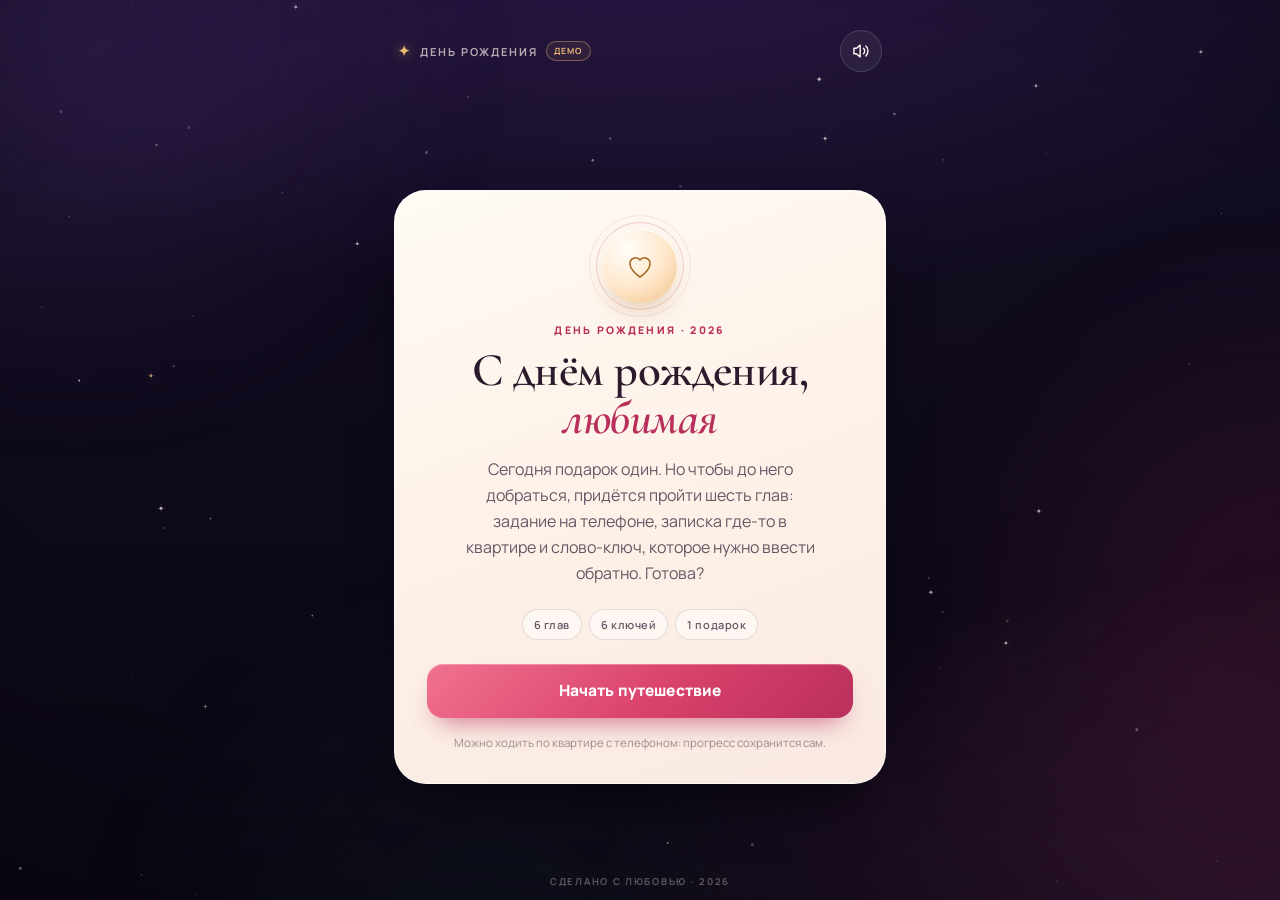
==== index.html @ 8df7fbe6 "Шесть новых игр, компактный режим и документы под шесть глав" ====
<!DOCTYPE html>
<html lang="ru">
<head>
    <meta charset="UTF-8">
    <meta name="viewport" content="width=device-width, initial-scale=1, viewport-fit=cover">
    <meta name="theme-color" content="#100b1d">

    <title>Квест на день рождения · 2026</title>
    <meta name="description" content="Шесть глав, шесть записок и один подарок в конце. Маленькое путешествие по квартире.">
    <meta name="robots" content="noindex, nofollow">

    <meta property="og:type" content="website">
    <meta property="og:title" content="Квест на день рождения · 2026">
    <meta property="og:description" content="Шесть глав, шесть ключей и один подарок в конце.">

    <link rel="icon" href="data:image/svg+xml,%3Csvg xmlns='http://www.w3.org/2000/svg' viewBox='0 0 32 32'%3E%3Crect width='32' height='32' rx='9' fill='%23100b1d'/%3E%3Cpath d='M16 25s-8-4.9-8-10.3A4.4 4.4 0 0 1 16 11a4.4 4.4 0 0 1 8 3.7C24 20.1 16 25 16 25Z' fill='%23e9b872'/%3E%3C/svg%3E">

    <link rel="preconnect" href="https://fonts.googleapis.com">
    <link rel="preconnect" href="https://fonts.gstatic.com" crossorigin>
    <link href="https://fonts.googleapis.com/css2?family=Cormorant+Garamond:ital,wght@0,500;0,600;0,700;1,500;1,600&family=Manrope:wght@400;500;600;700;800&display=swap" rel="stylesheet">

    <link rel="stylesheet" href="css/theme.css">
    <link rel="stylesheet" href="css/app.css">
    <link rel="stylesheet" href="css/games.css">
</head>
<body data-view="intro">

    <canvas id="stars" aria-hidden="true"></canvas>
    <div class="aurora" aria-hidden="true">
        <span class="aurora__blob aurora__blob--1"></span>
        <span class="aurora__blob aurora__blob--2"></span>
        <span class="aurora__blob aurora__blob--3"></span>
    </div>
    <canvas id="fx" aria-hidden="true"></canvas>

    <div class="app">
        <header class="topbar">
            <div class="brand">
                <span class="brand__mark" aria-hidden="true">✦</span>
                <span class="brand__text">День рождения</span>
                <span class="demo-chip" id="demoChip" hidden>демо</span>
            </div>

            <button type="button" class="icon-btn" id="soundToggle"
                    aria-label="Выключить звук" aria-pressed="true" title="Звук">
                <svg viewBox="0 0 24 24" aria-hidden="true">
                    <path d="M11 5 6.5 8.7H3.5v6.6h3L11 19V5Z"/>
                    <path class="icon-btn__wave" d="M15 8.6a4.8 4.8 0 0 1 0 6.8M17.8 6a8.4 8.4 0 0 1 0 12"/>
                </svg>
            </button>
        </header>

        <div class="progress" id="progress" aria-hidden="true">
            <div class="progress__track"><div class="progress__fill" id="progressFill"></div></div>
            <div class="progress__dots" id="progressDots"></div>
        </div>

        <main class="screen" id="screen" aria-live="polite"></main>

        <p class="foot">Сделано с любовью · 2026</p>
    </div>

    <div class="toast" id="toast" role="status" aria-live="polite"></div>

    <noscript>
        <div class="noscript">Включите JavaScript, чтобы пройти квест.</div>
    </noscript>

    <script src="js/config.js"></script>
    <script src="js/utils.js"></script>
    <script src="js/audio.js"></script>
    <script src="js/effects.js"></script>
    <script src="js/games.js"></script>
    <script src="js/app.js"></script>
</body>
</html>
---- css/theme.css ----
/* ============================================================
   Тема 2026: ночное небо, тёплая бумага, розовое золото
   ============================================================ */

:root {
    /* Фон */
    --night-0: #0b0714;
    --night-1: #130d22;
    --night-2: #1d1230;
    --night-3: #2a1740;

    /* Светлая карточка */
    --cream: #fff8f1;
    --cream-2: #fbeadf;
    --ink: #2a1a2b;
    --ink-soft: #6b5566;

    /* Акценты */
    --rose: #e8567c;
    --rose-deep: #b92f5b;
    --gold: #e9b872;
    --gold-deep: #a06419;
    --mint: #8fd3c7;

    /* Типографика */
    --font-display: "Cormorant Garamond", "Times New Roman", Georgia, serif;
    --font-body: "Manrope", -apple-system, BlinkMacSystemFont, "Segoe UI", Roboto, Arial, sans-serif;

    /* Геометрия */
    --radius-card: 28px;
    --radius-control: 16px;

    --ease-out: cubic-bezier(.2, .8, .2, 1);
}

*,
*::before,
*::after {
    box-sizing: border-box;
}

html {
    height: 100%;
    -webkit-text-size-adjust: 100%;
}

body {
    margin: 0;
    min-height: 100vh;
    min-height: 100dvh;
    font-family: var(--font-body);
    color: var(--cream);
    background:
        radial-gradient(120% 80% at 50% -10%, #2a1747 0%, transparent 55%),
        radial-gradient(90% 60% at 100% 100%, #3a1a3a 0%, transparent 60%),
        linear-gradient(180deg, var(--night-1) 0%, var(--night-0) 100%);
    background-color: var(--night-0);
    overflow-x: hidden;
    -webkit-font-smoothing: antialiased;
    -moz-osx-font-smoothing: grayscale;
    text-rendering: optimizeLegibility;
}

body::after {
    content: "";
    position: fixed;
    inset: 0;
    z-index: 1;
    pointer-events: none;
    background: radial-gradient(120% 90% at 50% 40%, transparent 45%, rgba(5, 3, 10, 0.55) 100%);
}

button,
input,
textarea {
    font: inherit;
    color: inherit;
}

button {
    -webkit-tap-highlight-color: transparent;
}

img {
    max-width: 100%;
    height: auto;
    display: block;
}

h1, h2, h3, p {
    margin-top: 0;
}

[hidden] {
    display: none !important;
}

:focus-visible {
    outline: 2px solid var(--gold);
    outline-offset: 3px;
    border-radius: 6px;
}

::selection {
    background: rgba(232, 86, 124, 0.28);
}

/* ---------- Фон: звёзды и сияние ---------- */

#stars,
#fx {
    position: fixed;
    inset: 0;
    width: 100%;
    height: 100%;
    pointer-events: none;
}

#stars {
    z-index: 0;
    opacity: 0.85;
}

#fx {
    z-index: 30;
}

.aurora {
    position: fixed;
    inset: 0;
    z-index: 0;
    overflow: hidden;
    pointer-events: none;
    filter: saturate(0.9);
}

.aurora__blob {
    position: absolute;
    width: 60vmax;
    height: 60vmax;
    border-radius: 50%;
    filter: blur(70px);
    opacity: 0.4;
    will-change: transform;
}

.aurora__blob--1 {
    top: -28vmax;
    left: -24vmax;
    background: radial-gradient(circle, rgba(105, 62, 160, 0.75) 0%, transparent 68%);
    animation: drift1 26s ease-in-out infinite alternate;
}

.aurora__blob--2 {
    top: 26vh;
    right: -30vmax;
    background: radial-gradient(circle, rgba(185, 47, 91, 0.5) 0%, transparent 66%);
    animation: drift2 32s ease-in-out infinite alternate;
}

.aurora__blob--3 {
    bottom: -34vmax;
    left: 8vmax;
    background: radial-gradient(circle, rgba(52, 120, 118, 0.32) 0%, transparent 68%);
    animation: drift3 38s ease-in-out infinite alternate;
}

@keyframes drift1 {
    to { transform: translate3d(10vmax, 8vmax, 0) scale(1.12); }
}
@keyframes drift2 {
    to { transform: translate3d(-12vmax, -6vmax, 0) scale(1.08); }
}
@keyframes drift3 {
    to { transform: translate3d(6vmax, -10vmax, 0) scale(1.15); }
}

/* ---------- Служебное ---------- */

.sr-only {
    position: absolute !important;
    width: 1px !important;
    height: 1px !important;
    margin: -1px !important;
    padding: 0 !important;
    overflow: hidden !important;
    clip: rect(0, 0, 0, 0) !important;
    white-space: nowrap !important;
    border: 0 !important;
}

.noscript {
    position: fixed;
    inset: 0;
    z-index: 100;
    display: grid;
    place-items: center;
    padding: 24px;
    text-align: center;
    background: var(--night-0);
    font-size: 16px;
}

/* ---------- Доступность: меньше движения ---------- */

@media (prefers-reduced-motion: reduce) {
    *,
    *::before,
    *::after {
        animation-duration: 0.001ms !important;
        animation-iteration-count: 1 !important;
        transition-duration: 0.001ms !important;
        scroll-behavior: auto !important;
    }
}
---- css/app.css ----
/* ============================================================
   Интерфейс квеста
   ============================================================ */

.app {
    position: relative;
    z-index: 2;
    width: 100%;
    max-width: 480px;
    min-height: 100vh;
    min-height: 100dvh;
    margin: 0 auto;
    display: flex;
    flex-direction: column;
    padding:
        calc(env(safe-area-inset-top, 0px) + 14px)
        calc(env(safe-area-inset-right, 0px) + 14px)
        calc(env(safe-area-inset-bottom, 0px) + 10px)
        calc(env(safe-area-inset-left, 0px) + 14px);
}

/* ---------- Верхняя панель ---------- */

.topbar {
    display: flex;
    align-items: center;
    justify-content: space-between;
    gap: 12px;
    padding: 2px 4px 12px;
    flex: 0 0 auto;
}

.brand {
    display: flex;
    align-items: center;
    gap: 8px;
    min-width: 0;
    font-size: 11px;
    font-weight: 700;
    letter-spacing: 0.18em;
    text-transform: uppercase;
    color: rgba(255, 248, 241, 0.66);
}

.brand__mark {
    color: var(--gold);
    font-size: 14px;
    line-height: 1;
    text-shadow: 0 0 12px rgba(233, 184, 114, 0.75);
}

.brand__text {
    white-space: nowrap;
    overflow: hidden;
    text-overflow: ellipsis;
}

.demo-chip {
    flex: 0 0 auto;
    padding: 3px 7px;
    border: 1px solid rgba(233, 184, 114, 0.4);
    border-radius: 999px;
    font-size: 8.5px;
    letter-spacing: 0.14em;
    color: var(--gold);
    background: rgba(233, 184, 114, 0.08);
}

.icon-btn {
    position: relative;
    flex: 0 0 auto;
    width: 42px;
    height: 42px;
    display: grid;
    place-items: center;
    padding: 0;
    border: 1px solid rgba(255, 255, 255, 0.14);
    border-radius: 50%;
    background: rgba(255, 255, 255, 0.06);
    color: var(--cream);
    cursor: pointer;
    -webkit-backdrop-filter: blur(8px);
    backdrop-filter: blur(8px);
    transition: background-color 0.2s, transform 0.12s;
}

.icon-btn:active {
    transform: scale(0.94);
}

.icon-btn svg {
    width: 20px;
    height: 20px;
    fill: none;
    stroke: currentColor;
    stroke-width: 1.7;
    stroke-linecap: round;
    stroke-linejoin: round;
}

.icon-btn.is-muted {
    color: rgba(255, 248, 241, 0.5);
}

.icon-btn.is-muted .icon-btn__wave {
    opacity: 0.25;
}

.icon-btn.is-muted::after {
    content: "";
    position: absolute;
    width: 22px;
    height: 1.5px;
    border-radius: 2px;
    background: currentColor;
    transform: rotate(-45deg);
}

/* ---------- Прогресс ---------- */

.progress {
    position: relative;
    padding: 0 5px 18px;
    flex: 0 0 auto;
    transition: opacity 0.35s ease, transform 0.35s ease;
}

body[data-view="intro"] .progress {
    opacity: 0;
    transform: translateY(-6px);
    pointer-events: none;
}

.progress__track {
    position: absolute;
    left: 13px;
    right: 13px;
    top: 4px;
    height: 1px;
    background: rgba(255, 255, 255, 0.13);
}

.progress__fill {
    width: 0;
    height: 100%;
    background: linear-gradient(90deg, var(--gold), var(--rose));
    box-shadow: 0 0 8px rgba(233, 184, 114, 0.5);
    transition: width 0.55s var(--ease-out);
}

.progress__dots {
    position: relative;
    display: flex;
    align-items: center;
    justify-content: space-between;
}

.progress__dot {
    width: 9px;
    height: 9px;
    border: 1px solid rgba(255, 255, 255, 0.25);
    border-radius: 50%;
    background: var(--night-2);
    transition: background-color 0.35s, border-color 0.35s, box-shadow 0.35s, transform 0.35s;
}

.progress__dot.is-done {
    background: var(--gold);
    border-color: var(--gold);
    box-shadow: 0 0 10px rgba(233, 184, 114, 0.65);
}

.progress__dot.is-current {
    background: #fff8f1;
    border-color: var(--gold);
    transform: scale(1.15);
    box-shadow: 0 0 0 4px rgba(233, 184, 114, 0.14);
}

/* ---------- Сцена и карточка ---------- */

.screen {
    flex: 1 1 auto;
    min-height: 0;
    display: flex;
    align-items: center;
    justify-content: center;
}

.card {
    position: relative;
    width: 100%;
    max-height: calc(100dvh - 150px);
    overflow-x: hidden;
    overflow-y: auto;
    overscroll-behavior: contain;
    padding: 28px 22px 24px;
    border: 1px solid rgba(255, 255, 255, 0.65);
    border-radius: var(--radius-card);
    background: linear-gradient(160deg, #fffaf4 0%, #fdf1e7 55%, #f9e9e2 100%);
    color: var(--ink);
    box-shadow:
        0 30px 60px -22px rgba(0, 0, 0, 0.65),
        0 2px 0 rgba(255, 255, 255, 0.35) inset;
    animation: cardIn 0.5s var(--ease-out) both;
    scrollbar-width: thin;
    scrollbar-color: rgba(42, 26, 43, 0.22) transparent;
}

.card::-webkit-scrollbar {
    width: 4px;
}

.card::-webkit-scrollbar-thumb {
    border-radius: 4px;
    background: rgba(42, 26, 43, 0.2);
}

@keyframes cardIn {
    from {
        opacity: 0;
        transform: translateY(16px) scale(0.985);
    }
    to {
        opacity: 1;
        transform: translateY(0) scale(1);
    }
}

.card.shake {
    animation: shake 0.4s ease;
}

@keyframes shake {
    0%, 100% { transform: translateX(0); }
    20% { transform: translateX(-7px); }
    40% { transform: translateX(7px); }
    60% { transform: translateX(-5px); }
    80% { transform: translateX(5px); }
}

/* ---------- Типографика внутри карточки ---------- */

.kicker {
    margin: 0 0 10px;
    font-size: 10.5px;
    font-weight: 800;
    letter-spacing: 0.22em;
    text-transform: uppercase;
    color: var(--rose-deep);
}

.title {
    margin: 0 0 14px;
    font-family: var(--font-display);
    font-size: clamp(34px, 9.4vw, 44px);
    font-weight: 600;
    line-height: 1.02;
    letter-spacing: -0.01em;
    color: var(--ink);
}

.title em {
    font-style: italic;
    color: var(--rose-deep);
}

.title--level {
    font-size: clamp(29px, 8.2vw, 38px);
    line-height: 1.04;
}

.title:focus {
    outline: none;
}

.lead {
    max-width: 35ch;
    margin: 0 auto 22px;
    font-size: 15px;
    line-height: 1.62;
    color: var(--ink-soft);
}

.fineprint {
    margin: 16px 0 0;
    font-size: 11.5px;
    line-height: 1.5;
    color: rgba(42, 26, 43, 0.45);
}

/* ---------- Кнопки ---------- */

.btn {
    appearance: none;
    display: inline-flex;
    align-items: center;
    justify-content: center;
    gap: 9px;
    width: 100%;
    min-height: 54px;
    padding: 14px 18px;
    border: 0;
    border-radius: var(--radius-control);
    font-family: var(--font-body);
    font-size: 15.5px;
    font-weight: 800;
    letter-spacing: 0.01em;
    line-height: 1.2;
    cursor: pointer;
    touch-action: manipulation;
    transition: transform 0.12s, filter 0.2s, box-shadow 0.2s, background-color 0.2s;
}

.btn:active {
    transform: scale(0.975);
}

.btn--primary {
    color: #fff;
    background: linear-gradient(135deg, #f1718f 0%, #d9426c 55%, #b92f5b 100%);
    box-shadow:
        0 14px 26px -12px rgba(185, 47, 91, 0.7),
        0 1px 0 rgba(255, 255, 255, 0.28) inset;
}

.btn--ghost {
    color: var(--ink);
    background: rgba(255, 255, 255, 0.6);
    border: 1px solid rgba(42, 26, 43, 0.12);
}

.btn--small {
    min-height: 46px;
    border-radius: 13px;
    font-size: 14px;
}

.btn + .btn {
    margin-top: 10px;
}

.btn[disabled] {
    opacity: 0.6;
    pointer-events: none;
}

.link-btn {
    display: block;
    margin: 6px auto 0;
    padding: 10px 12px;
    border: 0;
    background: none;
    color: var(--ink-soft);
    font-family: inherit;
    font-size: 13px;
    line-height: 1.4;
    text-decoration: underline;
    text-underline-offset: 3px;
    cursor: pointer;
}

/* ---------- Интро ---------- */

.hero {
    text-align: center;
}

.hero__seal {
    position: relative;
    width: 74px;
    height: 74px;
    margin: 0 auto 20px;
    display: grid;
    place-items: center;
    border-radius: 50%;
    color: var(--gold-deep);
    background: radial-gradient(circle at 32% 26%, #fffdf9 0%, #ffe8cd 52%, #f1c184 100%);
    box-shadow:
        0 14px 30px -14px rgba(160, 100, 25, 0.55),
        0 1px 0 #fff inset;
}

.hero__seal::before,
.hero__seal::after {
    content: "";
    position: absolute;
    border-radius: 50%;
    border: 1px solid rgba(185, 47, 91, 0.22);
    pointer-events: none;
}

.hero__seal::before {
    inset: -7px;
}

.hero__seal::after {
    inset: -14px;
    border-color: rgba(185, 47, 91, 0.1);
}

.hero__seal svg {
    width: 32px;
    height: 32px;
    fill: none;
    stroke: currentColor;
    stroke-width: 1.5;
    stroke-linecap: round;
    stroke-linejoin: round;
}

.meta-row {
    display: flex;
    flex-wrap: wrap;
    justify-content: center;
    gap: 7px;
    margin: 0 0 24px;
}

.meta-pill {
    padding: 7px 11px;
    border: 1px solid rgba(42, 26, 43, 0.12);
    border-radius: 999px;
    background: rgba(255, 255, 255, 0.5);
    font-size: 11px;
    font-weight: 600;
    letter-spacing: 0.05em;
    color: var(--ink-soft);
}

/* ---------- Уровень ---------- */

.level-head {
    text-align: center;
    margin-bottom: 20px;
}

.level-count {
    margin-bottom: 10px;
    font-size: 10px;
    font-weight: 800;
    letter-spacing: 0.22em;
    color: rgba(42, 26, 43, 0.38);
}

.level-count b {
    color: var(--rose-deep);
}

.game {
    margin-bottom: 6px;
}

/* ---------- Поля и формы ---------- */

.form {
    display: flex;
    flex-direction: column;
    gap: 12px;
}

.field {
    width: 100%;
    min-height: 56px;
    padding: 0 16px;
    border: 1.5px solid rgba(42, 26, 43, 0.14);
    border-radius: 14px;
    background: #fff;
    color: var(--ink);
    font-family: var(--font-body);
    font-size: 17px;
    font-weight: 500;
    line-height: 1.2;
    text-align: center;
    outline: none;
    transition: border-color 0.2s, box-shadow 0.2s;
    -webkit-appearance: none;
    appearance: none;
}

.field::placeholder {
    color: rgba(42, 26, 43, 0.3);
    font-weight: 400;
}

.field:focus {
    border-color: var(--rose);
    box-shadow: 0 0 0 4px rgba(232, 86, 124, 0.12);
}

.error {
    min-height: 18px;
    margin: 0;
    font-size: 12.5px;
    font-weight: 700;
    line-height: 1.4;
    text-align: center;
    color: #b3264c;
}

/* ---------- Подсказка ---------- */

.hint-toggle {
    display: flex;
    align-items: center;
    justify-content: center;
    gap: 6px;
    margin: 12px auto 0;
    padding: 9px 14px;
    border: 1px solid rgba(42, 26, 43, 0.12);
    border-radius: 999px;
    background: transparent;
    color: var(--ink-soft);
    font-family: inherit;
    font-size: 12px;
    font-weight: 700;
    letter-spacing: 0.04em;
    cursor: pointer;
}

.hint-toggle span {
    color: var(--gold-deep);
}

.hint-box {
    margin: 12px 0 4px;
    padding: 13px 15px;
    border: 1px dashed rgba(185, 47, 91, 0.3);
    border-radius: 14px;
    background: rgba(233, 184, 114, 0.12);
    font-size: 13.5px;
    line-height: 1.55;
    color: var(--ink);
    animation: cardIn 0.35s var(--ease-out) both;
}

/* ---------- Награда ---------- */

.reward {
    text-align: center;
}

.reward__seal {
    width: 64px;
    height: 64px;
    margin: 0 auto 16px;
    display: grid;
    place-items: center;
    border-radius: 50%;
    color: var(--gold-deep);
    background: radial-gradient(circle at 32% 26%, #fffdf9 0%, #ffe7cd 55%, #f3c78d 100%);
    box-shadow:
        0 12px 26px -12px rgba(160, 100, 25, 0.5),
        0 1px 0 #fff inset;
    animation: sealIn 0.6s var(--ease-out) both;
}

.reward__seal svg {
    width: 28px;
    height: 28px;
    fill: none;
    stroke: currentColor;
    stroke-width: 1.8;
    stroke-linecap: round;
    stroke-linejoin: round;
}

@keyframes sealIn {
    from { opacity: 0; transform: scale(0.7) rotate(-8deg); }
    to { opacity: 1; transform: scale(1) rotate(0); }
}

.reward__label {
    margin: 0 0 10px;
    font-size: 10px;
    font-weight: 800;
    letter-spacing: 0.24em;
    text-transform: uppercase;
    color: rgba(42, 26, 43, 0.42);
}

.clue {
    position: relative;
    margin: 18px 0 22px;
    padding: 24px 20px 20px;
    border-radius: 18px;
    background:
        radial-gradient(120% 100% at 15% 0%, rgba(233, 184, 114, 0.16) 0%, transparent 55%),
        linear-gradient(150deg, #2b1a3d, #3d2350);
    color: var(--cream);
    box-shadow: 0 18px 34px -20px rgba(43, 26, 61, 0.85);
}

.clue::before {
    content: "✦";
    position: absolute;
    top: 9px;
    left: 13px;
    font-size: 10px;
    color: var(--gold);
    opacity: 0.75;
}

.clue::after {
    content: "✦";
    position: absolute;
    bottom: 9px;
    right: 13px;
    font-size: 8px;
    color: var(--gold);
    opacity: 0.45;
}

.clue p {
    margin: 0;
    font-family: var(--font-display);
    font-size: 22px;
    font-weight: 600;
    line-height: 1.32;
}

.clue .clue__note {
    margin-top: 11px;
    font-family: var(--font-body);
    font-size: 12.5px;
    font-weight: 400;
    line-height: 1.55;
    color: rgba(255, 248, 241, 0.62);
}

.reward__photo {
    margin: 0 auto 20px;
    border-radius: 16px;
    overflow: hidden;
    box-shadow: 0 12px 26px -16px rgba(42, 26, 43, 0.5);
}

.reward__photo img {
    width: 100%;
}

/* ---------- Ключ с записки ---------- */

.keylock {
    margin: 0 0 16px;
    padding: 16px 15px 15px;
    border: 1px solid rgba(42, 26, 43, 0.1);
    border-radius: 18px;
    background: rgba(255, 255, 255, 0.62);
    text-align: left;
}

.keylock__label {
    margin: 0 0 5px;
    font-size: 10px;
    font-weight: 800;
    letter-spacing: 0.18em;
    text-transform: uppercase;
    color: var(--rose-deep);
}

.keylock__where {
    margin: 0 0 14px;
    padding: 10px 12px;
    border-radius: 12px;
    background: rgba(43, 26, 61, 0.07);
    font-size: 12.5px;
    line-height: 1.45;
    color: var(--ink-soft);
}

.keylock__where span {
    display: block;
    margin-bottom: 3px;
    font-size: 9px;
    font-weight: 800;
    letter-spacing: 0.18em;
    text-transform: uppercase;
    color: rgba(42, 26, 43, 0.4);
}

.keylock__back {
    margin-top: 2px;
    font-size: 12px;
    text-decoration: none;
    color: rgba(42, 26, 43, 0.42);
}

.reward--enter .reward__label {
    margin-bottom: 6px;
}

.reward--enter .title--level {
    margin-bottom: 16px;
}

.keylock__text {
    margin: 0 0 12px;
    font-size: 13px;
    line-height: 1.5;
    color: var(--ink-soft);
}

.keylock .form {
    gap: 9px;
}

.keylock .field {
    min-height: 52px;
    font-size: 16px;
    font-weight: 700;
    letter-spacing: 0.14em;
    text-transform: uppercase;
}

.keylock .field::placeholder {
    font-weight: 400;
    letter-spacing: 0.02em;
    text-transform: none;
}

.keylock .btn {
    min-height: 50px;
    font-size: 15px;
}

.keylock .link-btn {
    margin-top: 6px;
    font-size: 12px;
}

.keylock__hint {
    margin: 8px 0 0;
    padding: 10px 12px;
    border: 1px dashed rgba(185, 47, 91, 0.3);
    border-radius: 12px;
    background: rgba(233, 184, 114, 0.14);
    font-size: 12.5px;
    line-height: 1.5;
    color: var(--ink);
    animation: cardIn 0.3s var(--ease-out) both;
}

.keylock__ok {
    margin: 16px 0 18px;
    padding: 12px 14px;
    border: 1px solid rgba(143, 211, 199, 0.6);
    border-radius: 14px;
    background: rgba(143, 211, 199, 0.18);
    font-size: 13px;
    line-height: 1.45;
    text-align: center;
    color: var(--ink);
    animation: cardIn 0.4s var(--ease-out) both;
}

.keylock__ok b {
    letter-spacing: 0.08em;
    color: var(--rose-deep);
}

/* ---------- Финал: фраза из ключей ---------- */

.phrase {
    margin: 0 0 18px;
    padding: 18px 16px;
    border-radius: 18px;
    background:
        radial-gradient(120% 100% at 15% 0%, rgba(233, 184, 114, 0.18) 0%, transparent 55%),
        linear-gradient(150deg, #2b1a3d, #3d2350);
    color: var(--cream);
    font-family: var(--font-display);
    font-size: 21px;
    font-weight: 600;
    line-height: 1.34;
    letter-spacing: 0.01em;
    text-align: center;
    box-shadow: 0 18px 34px -22px rgba(43, 26, 61, 0.9);
}

.phrase small {
    display: block;
    margin-bottom: 7px;
    font-family: var(--font-body);
    font-size: 9px;
    font-weight: 800;
    letter-spacing: 0.22em;
    text-transform: uppercase;
    color: rgba(255, 248, 241, 0.55);
}

.gift-place {
    margin: 0 0 20px;
    padding: 14px 16px;
    border: 1px dashed rgba(185, 47, 91, 0.34);
    border-radius: 16px;
    background: rgba(233, 184, 114, 0.14);
    font-size: 13.5px;
    line-height: 1.5;
    text-align: center;
    color: var(--ink);
}

.gift-place b {
    display: block;
    margin-bottom: 4px;
    font-size: 9.5px;
    font-weight: 800;
    letter-spacing: 0.18em;
    text-transform: uppercase;
    color: var(--rose-deep);
}

/* ---------- Финал ---------- */

.finale {
    text-align: center;
}

.finale__heart {
    width: 88px;
    height: 88px;
    margin: 0 auto 18px;
    display: grid;
    place-items: center;
    border-radius: 50%;
    color: #fff;
    background: radial-gradient(circle at 32% 26%, #ff9db4 0%, #e8567c 45%, #b92f5b 100%);
    box-shadow:
        0 18px 36px -16px rgba(185, 47, 91, 0.75),
        0 1px 0 rgba(255, 255, 255, 0.4) inset;
    animation: heartBeat 2.4s ease-in-out 0.6s infinite;
}

.finale__heart svg {
    width: 40px;
    height: 40px;
    fill: currentColor;
}

@keyframes heartBeat {
    0%, 100% { transform: scale(1); }
    12% { transform: scale(1.08); }
    24% { transform: scale(1); }
    36% { transform: scale(1.05); }
    48% { transform: scale(1); }
}

.final-message {
    margin: 0 0 18px;
    font-family: var(--font-display);
    font-size: 20px;
    line-height: 1.48;
    color: var(--ink);
}

.signature {
    margin: 0 0 24px;
    font-family: var(--font-display);
    font-size: 18px;
    font-style: italic;
    color: var(--rose-deep);
}

.clues {
    margin: 6px 0 18px;
    text-align: left;
    border-top: 1px solid rgba(42, 26, 43, 0.1);
}

.clues summary {
    padding: 13px 2px;
    list-style: none;
    cursor: pointer;
    font-size: 11.5px;
    font-weight: 800;
    letter-spacing: 0.12em;
    text-transform: uppercase;
    color: var(--ink-soft);
}

.clues summary::-webkit-details-marker {
    display: none;
}

.clues summary::after {
    content: "+";
    float: right;
    font-size: 16px;
    line-height: 1;
    color: var(--gold-deep);
}

.clues[open] summary::after {
    content: "−";
}

.clues ol {
    margin: 0;
    padding: 0;
    list-style: none;
}

.clues li {
    padding: 11px 2px;
    border-top: 1px solid rgba(42, 26, 43, 0.08);
    font-size: 13px;
    line-height: 1.5;
    color: var(--ink-soft);
}

.clues li strong {
    display: block;
    margin-bottom: 3px;
    font-size: 10px;
    font-weight: 800;
    letter-spacing: 0.16em;
    text-transform: uppercase;
    color: var(--ink);
}

/* ---------- Тост ---------- */

.toast {
    position: fixed;
    left: 50%;
    bottom: calc(env(safe-area-inset-bottom, 0px) + 18px);
    z-index: 60;
    max-width: min(86vw, 360px);
    padding: 11px 16px;
    border: 1px solid rgba(255, 255, 255, 0.12);
    border-radius: 999px;
    background: rgba(30, 18, 45, 0.94);
    -webkit-backdrop-filter: blur(10px);
    backdrop-filter: blur(10px);
    color: var(--cream);
    font-size: 12.5px;
    font-weight: 600;
    line-height: 1.4;
    text-align: center;
    box-shadow: 0 12px 28px rgba(0, 0, 0, 0.4);
    opacity: 0;
    visibility: hidden;
    transform: translate(-50%, 12px);
    transition: opacity 0.25s, transform 0.25s, visibility 0s linear 0.25s;
}

.toast.is-visible {
    opacity: 1;
    visibility: visible;
    transform: translate(-50%, 0);
    transition: opacity 0.25s, transform 0.25s, visibility 0s;
}

/* ---------- Подвал ---------- */

.foot {
    flex: 0 0 auto;
    margin: 0;
    padding: 12px 0 2px;
    text-align: center;
    font-size: 9.5px;
    font-weight: 700;
    letter-spacing: 0.18em;
    text-transform: uppercase;
    color: rgba(255, 248, 241, 0.32);
}

/* ---------- Адаптивность ---------- */

@media (max-width: 380px) {
    .card {
        padding: 24px 17px 20px;
        border-radius: 24px;
    }

    .title {
        font-size: clamp(31px, 9.8vw, 38px);
    }

    .title--level {
        font-size: clamp(27px, 8.6vw, 33px);
    }

    .lead {
        font-size: 14.5px;
    }

}

@media (max-height: 700px) {
    .card {
        max-height: calc(100dvh - 128px);
        padding-top: 22px;
        padding-bottom: 18px;
    }

    .hero__seal {
        width: 62px;
        height: 62px;
        margin-bottom: 14px;
    }

    .hero__seal svg {
        width: 27px;
        height: 27px;
    }

    .title {
        margin-bottom: 10px;
    }

    .lead {
        margin-bottom: 16px;
    }

    .meta-row {
        margin-bottom: 18px;
    }

    .progress {
        padding-bottom: 12px;
    }

    .level-head {
        margin-bottom: 14px;
    }
}

/* Очень низкие экраны: ужимаем интро, чтобы кнопка была видна без скролла */
@media (max-height: 660px) {
    .card {
        padding: 20px 18px 16px;
    }

    .hero__seal {
        width: 54px;
        height: 54px;
        margin-bottom: 10px;
    }

    .hero__seal::before {
        inset: -5px;
    }

    .hero__seal::after {
        display: none;
    }

    .hero__seal svg {
        width: 24px;
        height: 24px;
    }

    .kicker {
        margin-bottom: 6px;
        font-size: 9.5px;
    }

    .title {
        margin-bottom: 8px;
        font-size: clamp(27px, 8.2vw, 34px);
    }

    .title--level {
        font-size: clamp(24px, 7.4vw, 31px);
    }

    .lead {
        margin-bottom: 12px;
        font-size: 13px;
        line-height: 1.5;
    }

    .meta-row {
        gap: 5px;
        margin-bottom: 13px;
    }

    .meta-pill {
        padding: 5px 9px;
        font-size: 10px;
    }

    .btn {
        min-height: 50px;
        font-size: 15px;
    }

    .fineprint {
        display: none;
    }

    .level-head {
        margin-bottom: 12px;
    }

    .level-count {
        margin-bottom: 6px;
    }

    .hint-toggle {
        margin-top: 8px;
    }
}

/* Компактный режим для экранов с играми: на невысоких телефонах
   убираем лишний текст, чтобы задание и игра помещались целиком */
@media (max-height: 700px) {
    body[data-view="level"] .card {
        padding-top: 18px;
        padding-bottom: 16px;
    }

    body[data-view="level"] .kicker {
        display: none;
    }

    body[data-view="level"] .level-head {
        margin-bottom: 10px;
    }

    body[data-view="level"] .level-count {
        margin-bottom: 5px;
    }

    body[data-view="level"] .title--level {
        margin-bottom: 7px;
        font-size: clamp(23px, 7vw, 29px);
    }

    body[data-view="level"] .lead {
        margin-bottom: 10px;
        font-size: 12.5px;
        line-height: 1.45;
    }

    body[data-view="level"] .game__status {
        margin: 9px 0 0;
    }

    body[data-view="level"] .game__action {
        display: none;
    }

    body[data-view="level"] .hint-toggle {
        margin-top: 9px;
    }

    body[data-view="level"] .catch {
        height: clamp(178px, 33dvh, 240px);
    }
}

/* Совсем невысокие экраны (например, 320×568): поджимаем отступы,
   чтобы внизу была видна и подсказка */
@media (max-height: 620px) {
    body[data-view="level"] .card {
        padding-top: 12px;
        padding-bottom: 10px;
    }

    body[data-view="level"] .title--level {
        margin-bottom: 5px;
    }

    body[data-view="level"] .lead {
        margin-bottom: 8px;
        font-size: 12px;
    }

    body[data-view="level"] .game__status {
        margin-top: 6px;
    }

    body[data-view="level"] .hint-toggle {
        margin-top: 6px;
        padding: 6px 12px;
    }
}

@media (min-width: 720px) {
    .app {
        max-width: 520px;
        padding-top: calc(env(safe-area-inset-top, 0px) + 28px);
    }

    .card {
        padding: 38px 32px 32px;
        border-radius: 32px;
        max-height: calc(100dvh - 180px);
    }

    .title {
        font-size: 47px;
    }

    .title--level {
        font-size: 41px;
    }

    .lead {
        font-size: 16px;
    }
}
---- css/games.css ----
/* ============================================================
   Стили шести игр квеста
   ============================================================ */

/* ---------- Общее ---------- */

.game__status {
    min-height: 18px;
    margin: 14px 0 12px;
    font-size: 13px;
    font-weight: 700;
    line-height: 1.4;
    text-align: center;
    color: var(--ink-soft);
}

.game__action {
    display: flex;
    align-items: center;
    justify-content: center;
    min-height: 42px;
    margin: 0 auto;
    padding: 9px 16px;
    border: 1px solid rgba(42, 26, 43, 0.12);
    border-radius: 999px;
    background: rgba(255, 255, 255, 0.65);
    color: var(--ink-soft);
    font-family: inherit;
    font-size: 12.5px;
    font-weight: 700;
    cursor: pointer;
    touch-action: manipulation;
    transition: background-color 0.15s, transform 0.1s;
}

.game__action:active {
    background: rgba(42, 26, 43, 0.06);
    transform: scale(0.98);
}

/* ---------- 1. Огоньки ---------- */

.fire {
    display: grid;
    grid-template-columns: repeat(2, 1fr);
    gap: 10px;
    width: 100%;
    max-width: 280px;
    margin: 0 auto;
}

.fire__pad {
    aspect-ratio: 1;
    display: grid;
    place-items: center;
    padding: 0;
    border: 1px solid rgba(42, 26, 43, 0.1);
    border-radius: 24px;
    background: linear-gradient(150deg, #ffffff, #fdf1f5);
    color: rgba(42, 26, 43, 0.22);
    font-size: 38px;
    line-height: 1;
    cursor: pointer;
    box-shadow: 0 4px 12px rgba(42, 26, 43, 0.06), inset 0 1px 0 #ffffff;
    transition:
        transform 0.18s var(--ease-out),
        box-shadow 0.25s,
        background 0.25s,
        color 0.2s;
    touch-action: manipulation;
}

.fire__pad:active {
    transform: scale(0.96);
}

.fire__pad.is-lit {
    color: #ffffff;
    background: radial-gradient(circle at 40% 35%, #ffe0ae, var(--gold) 44%, #d98a5e 100%);
    box-shadow:
        0 0 26px rgba(233, 184, 114, 0.7),
        0 0 58px rgba(232, 86, 124, 0.32);
    transform: scale(1.05);
}

.fire.is-waiting .fire__pad {
    pointer-events: none;
    opacity: 0.92;
}

/* ---------- 2. Пятнашки ---------- */

.slide {
    display: grid;
    grid-template-columns: repeat(3, 1fr);
    gap: 7px;
    width: 100%;
    max-width: 272px;
    margin: 0 auto;
    padding: 8px;
    border-radius: 22px;
    background: rgba(42, 26, 43, 0.05);
}

.slide__tile {
    aspect-ratio: 1;
    padding: 0;
    border: 1px solid rgba(42, 26, 43, 0.08);
    border-radius: 14px;
    background: #ffffff;
    color: var(--ink);
    font-family: var(--font-body);
    font-size: 24px;
    font-weight: 800;
    cursor: pointer;
    box-shadow: 0 3px 0 rgba(42, 26, 43, 0.06);
    transition: transform 0.1s, background-color 0.15s;
    touch-action: manipulation;
}

.slide__tile:active {
    transform: scale(0.94);
    background: #fff1f4;
}

.slide__tile.is-empty {
    border-color: transparent;
    background: rgba(42, 26, 43, 0.04);
    box-shadow: none;
    pointer-events: none;
}

.slide.is-solved .slide__tile {
    background: linear-gradient(145deg, #ffffff, #fff3d8);
    border-color: rgba(233, 184, 114, 0.55);
}

/* ---------- 3. Кодовые диски ---------- */

.disks {
    display: flex;
    justify-content: center;
    align-items: flex-start;
    gap: 12px;
    margin: 0 auto;
}

.disk {
    display: flex;
    flex-direction: column;
    align-items: center;
    gap: 9px;
}

.disk__face {
    width: 76px;
    height: 96px;
    display: grid;
    place-items: center;
    padding: 0;
    border: 1px solid rgba(42, 26, 43, 0.1);
    border-radius: 20px;
    background: linear-gradient(160deg, #ffffff, #fdeff4);
    font-size: 34px;
    line-height: 1;
    cursor: pointer;
    box-shadow: inset 0 1px 0 #ffffff, 0 6px 16px rgba(42, 26, 43, 0.08);
    transition: transform 0.1s, border-color 0.2s, box-shadow 0.25s;
    touch-action: manipulation;
}

.disk__face:active {
    transform: scale(0.95);
}

.disk__dots {
    display: flex;
    gap: 5px;
}

.disk__dot {
    width: 5px;
    height: 5px;
    border-radius: 50%;
    background: rgba(42, 26, 43, 0.16);
    transition: background-color 0.15s, transform 0.15s;
}

.disk__dot.is-on {
    background: var(--rose);
    transform: scale(1.25);
}

.disks.is-open .disk__face {
    border-color: var(--gold);
    box-shadow:
        0 0 0 3px rgba(233, 184, 114, 0.22),
        inset 0 1px 0 #ffffff;
}

@media (max-width: 340px) {
    .disk__face {
        width: 68px;
        height: 88px;
        font-size: 30px;
    }

    .disks {
        gap: 9px;
    }
}

/* ---------- 4. Созвездие ---------- */

.sky {
    position: relative;
    width: 100%;
    max-width: 300px;
    aspect-ratio: 1;
    margin: 0 auto;
    border-radius: 24px;
    overflow: hidden;
    background:
        radial-gradient(circle at 30% 18%, #3b2452 0%, #1d1130 62%, #150c24 100%);
    box-shadow:
        inset 0 0 46px rgba(0, 0, 0, 0.55),
        0 12px 26px -18px rgba(0, 0, 0, 0.8);
    touch-action: manipulation;
}

.sky__lines {
    position: absolute;
    inset: 0;
    width: 100%;
    height: 100%;
}

.sky__lines polyline {
    fill: none;
    stroke: rgba(233, 184, 114, 0.92);
    stroke-width: 1.2;
    stroke-linecap: round;
    stroke-linejoin: round;
    filter: drop-shadow(0 0 2px rgba(233, 184, 114, 0.8));
}

.sky__star {
    position: absolute;
    width: 38px;
    height: 38px;
    transform: translate(-50%, -50%);
    display: grid;
    place-items: center;
    padding: 0;
    border: 1px solid rgba(255, 255, 255, 0.2);
    border-radius: 50%;
    background: rgba(255, 255, 255, 0.05);
    color: rgba(255, 248, 241, 0.62);
    font-family: var(--font-body);
    font-size: 11px;
    font-weight: 800;
    cursor: pointer;
    transition:
        transform 0.15s var(--ease-out),
        background 0.25s,
        color 0.2s,
        box-shadow 0.25s;
    touch-action: manipulation;
}

.sky__star::after {
    content: "";
    position: absolute;
    inset: -7px;
    border-radius: 50%;
    background: radial-gradient(circle, rgba(233, 184, 114, 0.28), transparent 65%);
    opacity: 0.5;
    pointer-events: none;
}

.sky__star.is-lit {
    background: radial-gradient(circle at 40% 35%, #fff8e6, var(--gold) 70%);
    border-color: #ffffff;
    color: #5a3410;
    box-shadow: 0 0 18px rgba(233, 184, 114, 0.85);
    transform: translate(-50%, -50%) scale(1.12);
}

.sky.is-done .sky__star {
    box-shadow: 0 0 20px rgba(233, 184, 114, 0.9);
}

@media (max-width: 340px) {
    .sky__star {
        width: 34px;
        height: 34px;
        font-size: 10px;
    }
}

/* ---------- 5. Лабиринт ---------- */

.maze {
    display: grid;
    grid-template-columns: repeat(var(--cols, 7), 1fr);
    gap: 3px;
    width: 100%;
    max-width: 288px;
    margin: 0 auto;
    padding: 8px;
    border-radius: 20px;
    background: rgba(42, 26, 43, 0.05);
    touch-action: none;
    user-select: none;
    -webkit-user-select: none;
}

.maze__cell {
    aspect-ratio: 1;
    display: grid;
    place-items: center;
    border-radius: 8px;
    font-size: 15px;
    line-height: 1;
    transition: background-color 0.15s, box-shadow 0.15s;
}

.maze__cell.is-open {
    background: rgba(255, 255, 255, 0.78);
    box-shadow: inset 0 0 0 1px rgba(42, 26, 43, 0.05);
    cursor: pointer;
}

.maze__cell.is-wall {
    background: linear-gradient(145deg, #2c1a3d, #452a59);
    box-shadow: inset 0 1px 0 rgba(255, 255, 255, 0.08);
}

.maze__cell.is-trail {
    background: linear-gradient(150deg, #ffe6ec, #fff3d8);
}

.maze__cell.is-current {
    background: radial-gradient(circle at 40% 35%, #ffffff, #ffe0e9);
    box-shadow:
        inset 0 0 0 2px var(--rose),
        0 0 12px rgba(232, 86, 124, 0.4);
    transform: scale(1.03);
}

.maze__cell.is-finish {
    background: rgba(233, 184, 114, 0.3);
}

.maze__cell.is-finish.is-current {
    background: radial-gradient(circle at 40% 35%, #ffffff, #ffe9b8);
}

.maze.is-solved .maze__cell.is-current {
    box-shadow:
        inset 0 0 0 2px var(--gold),
        0 0 18px rgba(233, 184, 114, 0.6);
}

/* ---------- 6. Поймай звёзды ---------- */

.catch {
    position: relative;
    width: 100%;
    max-width: 320px;
    height: 250px;
    margin: 0 auto;
    border-radius: 22px;
    overflow: hidden;
    background:
        radial-gradient(circle at 50% 26%, #38214e 0%, #1d1130 58%, #140b22 100%);
    box-shadow: inset 0 0 44px rgba(0, 0, 0, 0.5);
    touch-action: manipulation;
}

.catch__star {
    position: absolute;
    width: 44px;
    height: 44px;
    transform: translate(-50%, -50%);
    display: grid;
    place-items: center;
    padding: 0;
    border: 0;
    border-radius: 50%;
    background: radial-gradient(circle at 38% 32%, #fffaf0, var(--gold) 72%);
    color: #7a4a12;
    font-size: 18px;
    font-weight: 800;
    cursor: pointer;
    box-shadow: 0 0 16px rgba(233, 184, 114, 0.75);
    animation: starIn 0.3s var(--ease-out) both;
    touch-action: manipulation;
}

.catch__star:active {
    transform: translate(-50%, -50%) scale(0.9);
}

@keyframes starIn {
    from {
        opacity: 0;
        transform: translate(-50%, -50%) scale(0.35);
    }
}

.catch__bar {
    width: 100%;
    max-width: 320px;
    height: 4px;
    margin: 12px auto 0;
    border-radius: 999px;
    background: rgba(42, 26, 43, 0.09);
    overflow: hidden;
}

.catch__bar span {
    display: block;
    width: 0;
    height: 100%;
    border-radius: inherit;
    background: linear-gradient(90deg, var(--gold), var(--rose));
    transition: width 0.3s var(--ease-out);
}
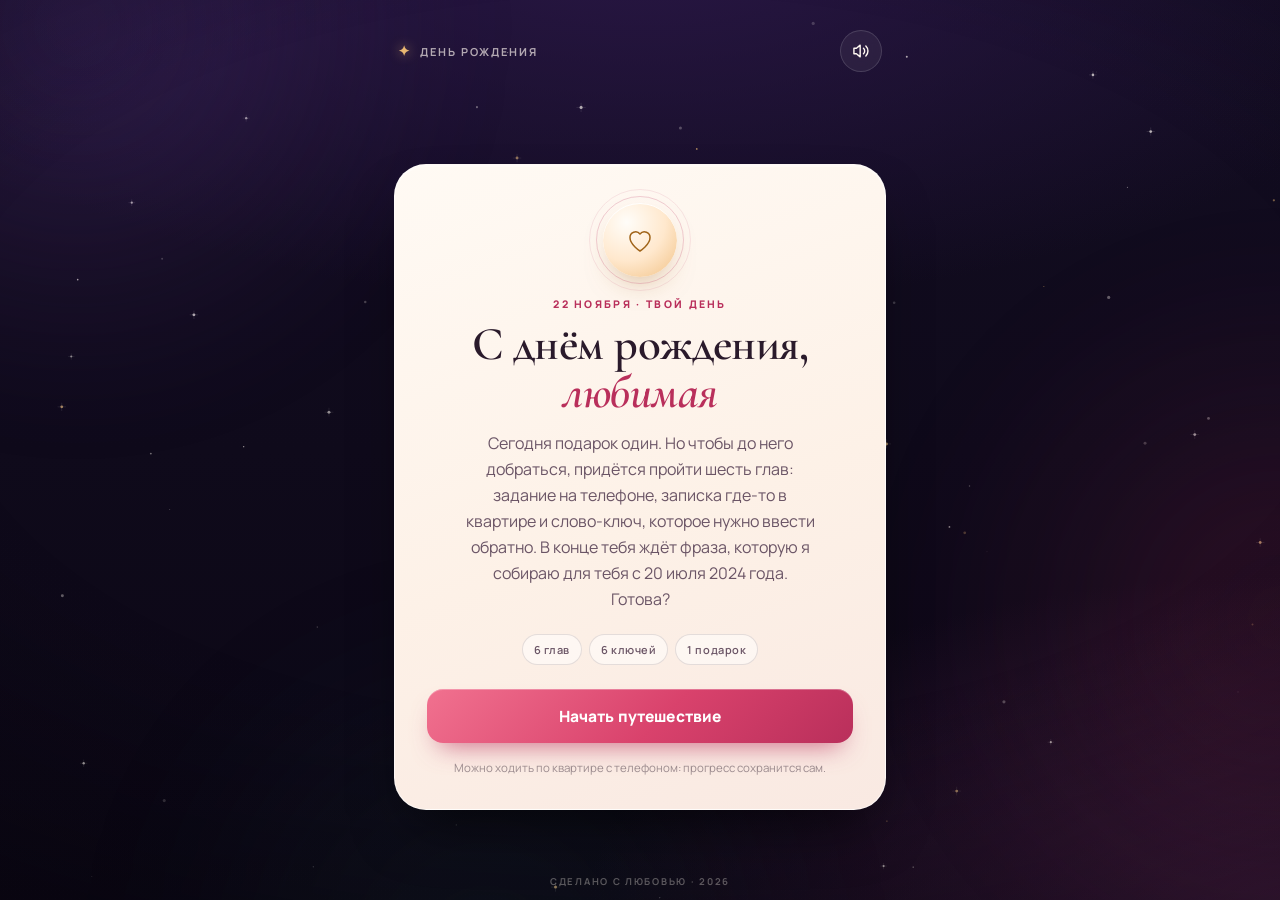
==== commit 24866988: "Настоящий контент: шесть тайников, подарок под крышкой фортепиано, личные тексты" ====
--- a/index.html
+++ b/index.html
@@ -19,9 +19,9 @@
     <link rel="preconnect" href="https://fonts.gstatic.com" crossorigin>
     <link href="https://fonts.googleapis.com/css2?family=Cormorant+Garamond:ital,wght@0,500;0,600;0,700;1,500;1,600&family=Manrope:wght@400;500;600;700;800&display=swap" rel="stylesheet">
 
-    <link rel="stylesheet" href="css/theme.css">
-    <link rel="stylesheet" href="css/app.css">
-    <link rel="stylesheet" href="css/games.css">
+    <link rel="stylesheet" href="css/theme.css?v=2026.9">
+    <link rel="stylesheet" href="css/app.css?v=2026.9">
+    <link rel="stylesheet" href="css/games.css?v=2026.9">
 </head>
 <body data-view="intro">
 
@@ -66,11 +66,11 @@
         <div class="noscript">Включите JavaScript, чтобы пройти квест.</div>
     </noscript>
 
-    <script src="js/config.js"></script>
-    <script src="js/utils.js"></script>
-    <script src="js/audio.js"></script>
-    <script src="js/effects.js"></script>
-    <script src="js/games.js"></script>
-    <script src="js/app.js"></script>
+    <script src="js/config.js?v=2026.9"></script>
+    <script src="js/utils.js?v=2026.9"></script>
+    <script src="js/audio.js?v=2026.9"></script>
+    <script src="js/effects.js?v=2026.9"></script>
+    <script src="js/games.js?v=2026.9"></script>
+    <script src="js/app.js?v=2026.9"></script>
 </body>
 </html>
--- a/css/app.css
+++ b/css/app.css
@@ -1025,6 +1025,71 @@
     .level-head {
         margin-bottom: 14px;
     }
+
+    body[data-view="finale"] .finale__heart {
+        width: 62px;
+        height: 62px;
+        margin-bottom: 10px;
+    }
+
+    body[data-view="finale"] .finale__heart svg {
+        width: 28px;
+        height: 28px;
+    }
+
+    body[data-view="finale"] .kicker {
+        display: none;
+    }
+
+    body[data-view="finale"] .title {
+        margin-bottom: 10px;
+        font-size: clamp(27px, 8vw, 34px);
+    }
+
+    body[data-view="finale"] .phrase {
+        margin-bottom: 12px;
+        padding: 14px;
+        font-size: 19px;
+    }
+
+    body[data-view="finale"] .gift-place {
+        margin-bottom: 14px;
+        padding: 11px 14px;
+    }
+
+    body[data-view="reward"] .reward__seal {
+        width: 46px;
+        height: 46px;
+        margin-bottom: 10px;
+    }
+
+    body[data-view="reward"] .reward__seal svg {
+        width: 22px;
+        height: 22px;
+    }
+
+    body[data-view="reward"] .reward__label {
+        margin-bottom: 6px;
+    }
+
+    body[data-view="reward"] .title--level {
+        margin-bottom: 9px;
+        font-size: clamp(24px, 7.4vw, 31px);
+    }
+
+    body[data-view="reward"] .clue {
+        margin: 12px 0 14px;
+        padding: 16px 16px 14px;
+    }
+
+    body[data-view="reward"] .clue p {
+        font-size: 18.5px;
+        line-height: 1.3;
+    }
+
+    body[data-view="reward"] .clue .clue__note {
+        margin-top: 8px;
+    }
 }
 
 /* Очень низкие экраны: ужимаем интро, чтобы кнопка была видна без скролла */
@@ -1108,8 +1173,8 @@
    убираем лишний текст, чтобы задание и игра помещались целиком */
 @media (max-height: 700px) {
     body[data-view="level"] .card {
-        padding-top: 18px;
-        padding-bottom: 16px;
+        padding-top: 16px;
+        padding-bottom: 14px;
     }
 
     body[data-view="level"] .kicker {
@@ -1117,26 +1182,26 @@
     }
 
     body[data-view="level"] .level-head {
-        margin-bottom: 10px;
+        margin-bottom: 8px;
     }
 
     body[data-view="level"] .level-count {
+        margin-bottom: 4px;
+    }
+
+    body[data-view="level"] .title--level {
         margin-bottom: 5px;
-    }
-
-    body[data-view="level"] .title--level {
-        margin-bottom: 7px;
         font-size: clamp(23px, 7vw, 29px);
     }
 
     body[data-view="level"] .lead {
-        margin-bottom: 10px;
+        margin-bottom: 8px;
         font-size: 12.5px;
-        line-height: 1.45;
+        line-height: 1.42;
     }
 
     body[data-view="level"] .game__status {
-        margin: 9px 0 0;
+        margin: 8px 0 0;
     }
 
     body[data-view="level"] .game__action {
@@ -1144,7 +1209,7 @@
     }
 
     body[data-view="level"] .hint-toggle {
-        margin-top: 9px;
+        margin-top: 7px;
     }
 
     body[data-view="level"] .catch {
@@ -1156,8 +1221,8 @@
    чтобы внизу была видна и подсказка */
 @media (max-height: 620px) {
     body[data-view="level"] .card {
-        padding-top: 12px;
-        padding-bottom: 10px;
+        padding-top: 10px;
+        padding-bottom: 8px;
     }
 
     body[data-view="level"] .title--level {
@@ -1165,17 +1230,63 @@
     }
 
     body[data-view="level"] .lead {
+        margin-bottom: 6px;
+        font-size: 11.8px;
+        line-height: 1.35;
+    }
+
+    body[data-view="level"] .game__status {
+        margin-top: 5px;
+    }
+
+    body[data-view="level"] .hint-toggle {
+        margin-top: 4px;
+        padding: 5px 11px;
+    }
+
+    /* На самом маленьком экране форма ключа важнее повторной подсказки:
+       место поиска уже было на предыдущем шаге, его можно вернуть кнопкой. */
+    body[data-view="reward"] .keylock__where {
+        display: none;
+    }
+
+    body[data-view="reward"] .keylock {
+        margin-bottom: 10px;
+        padding: 12px 12px 11px;
+    }
+
+    body[data-view="reward"] .keylock__text {
         margin-bottom: 8px;
-        font-size: 12px;
-    }
-
-    body[data-view="level"] .game__status {
-        margin-top: 6px;
-    }
-
-    body[data-view="level"] .hint-toggle {
-        margin-top: 6px;
-        padding: 6px 12px;
+        font-size: 12.5px;
+    }
+
+    body[data-view="reward"] .keylock .form {
+        gap: 7px;
+    }
+
+    body[data-view="reward"] .keylock .field {
+        min-height: 46px;
+    }
+
+    body[data-view="reward"] .keylock .btn {
+        min-height: 46px;
+    }
+
+    body[data-view="reward"] .keylock__back {
+        margin-top: 0;
+    }
+
+    body[data-view="reward"] .reward--enter .title--level {
+        margin-bottom: 10px;
+    }
+
+    body[data-view="reward"] .keylock__ok {
+        margin: 10px 0 12px;
+        padding: 10px 12px;
+    }
+
+    body[data-view="reward"] .reward__seal {
+        display: none;
     }
 }
 
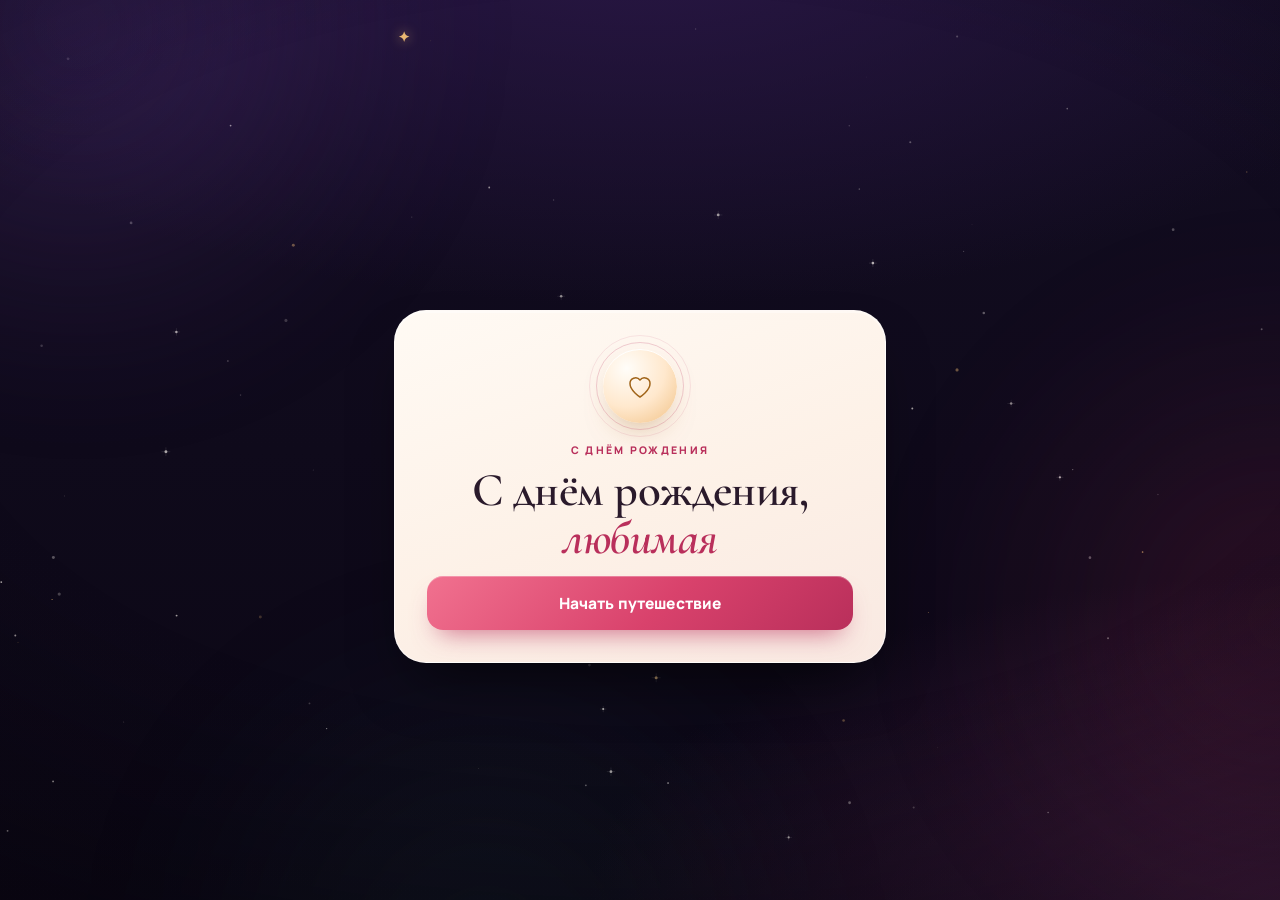
==== commit 9fd8b4c0: "Приветствие только с днём рождения и чистая верхняя панель" ====
--- a/index.html
+++ b/index.html
@@ -19,9 +19,9 @@
     <link rel="preconnect" href="https://fonts.gstatic.com" crossorigin>
     <link href="https://fonts.googleapis.com/css2?family=Cormorant+Garamond:ital,wght@0,500;0,600;0,700;1,500;1,600&family=Manrope:wght@400;500;600;700;800&display=swap" rel="stylesheet">
 
-    <link rel="stylesheet" href="css/theme.css?v=2026.9">
-    <link rel="stylesheet" href="css/app.css?v=2026.9">
-    <link rel="stylesheet" href="css/games.css?v=2026.9">
+    <link rel="stylesheet" href="css/theme.css?v=2026.10">
+    <link rel="stylesheet" href="css/app.css?v=2026.10">
+    <link rel="stylesheet" href="css/games.css?v=2026.10">
 </head>
 <body data-view="intro">
 
@@ -37,17 +37,8 @@
         <header class="topbar">
             <div class="brand">
                 <span class="brand__mark" aria-hidden="true">✦</span>
-                <span class="brand__text">День рождения</span>
                 <span class="demo-chip" id="demoChip" hidden>демо</span>
             </div>
-
-            <button type="button" class="icon-btn" id="soundToggle"
-                    aria-label="Выключить звук" aria-pressed="true" title="Звук">
-                <svg viewBox="0 0 24 24" aria-hidden="true">
-                    <path d="M11 5 6.5 8.7H3.5v6.6h3L11 19V5Z"/>
-                    <path class="icon-btn__wave" d="M15 8.6a4.8 4.8 0 0 1 0 6.8M17.8 6a8.4 8.4 0 0 1 0 12"/>
-                </svg>
-            </button>
         </header>
 
         <div class="progress" id="progress" aria-hidden="true">
@@ -56,8 +47,6 @@
         </div>
 
         <main class="screen" id="screen" aria-live="polite"></main>
-
-        <p class="foot">Сделано с любовью · 2026</p>
     </div>
 
     <div class="toast" id="toast" role="status" aria-live="polite"></div>
@@ -66,11 +55,11 @@
         <div class="noscript">Включите JavaScript, чтобы пройти квест.</div>
     </noscript>
 
-    <script src="js/config.js?v=2026.9"></script>
-    <script src="js/utils.js?v=2026.9"></script>
-    <script src="js/audio.js?v=2026.9"></script>
-    <script src="js/effects.js?v=2026.9"></script>
-    <script src="js/games.js?v=2026.9"></script>
-    <script src="js/app.js?v=2026.9"></script>
+    <script src="js/config.js?v=2026.10"></script>
+    <script src="js/utils.js?v=2026.10"></script>
+    <script src="js/audio.js?v=2026.10"></script>
+    <script src="js/effects.js?v=2026.10"></script>
+    <script src="js/games.js?v=2026.10"></script>
+    <script src="js/app.js?v=2026.10"></script>
 </body>
 </html>
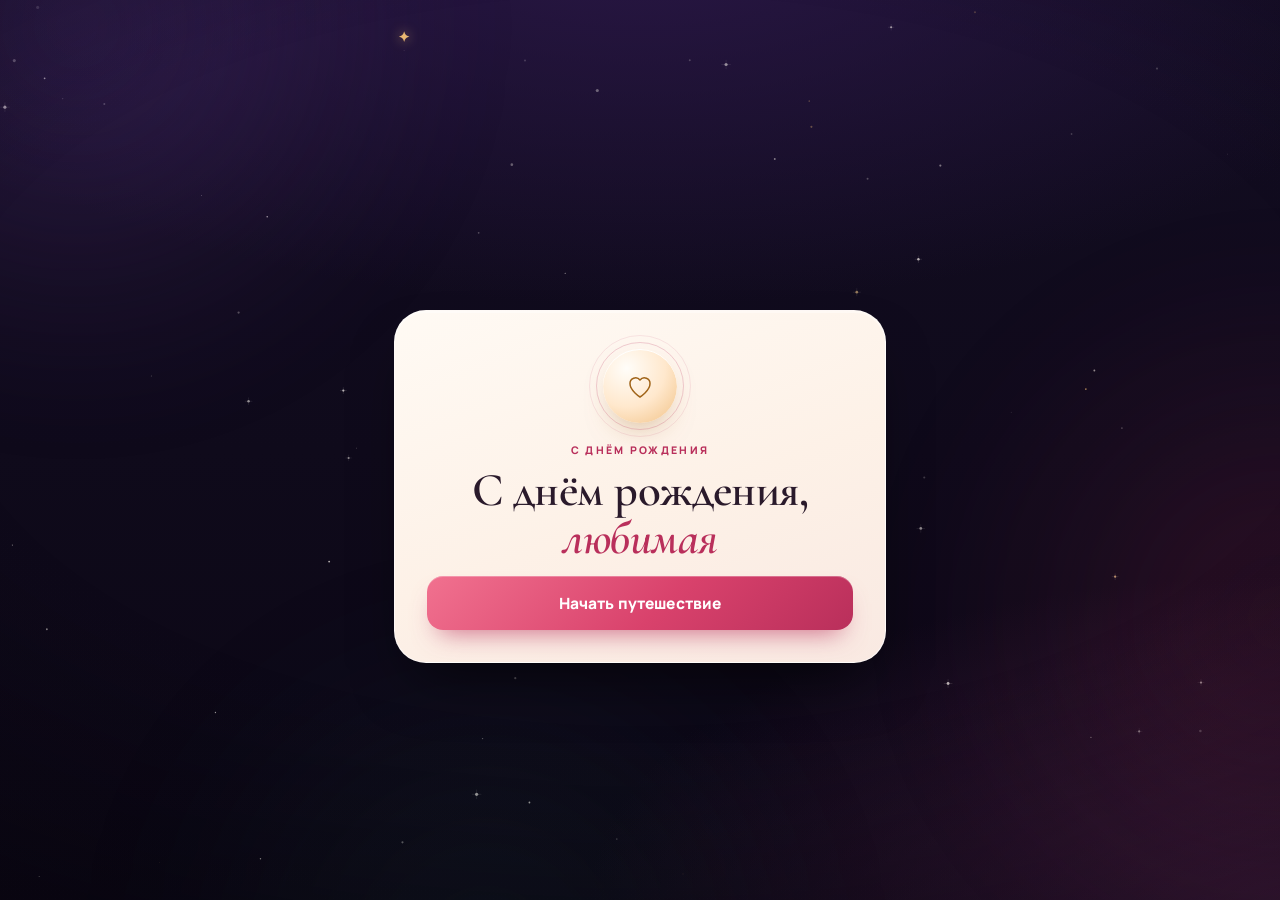
==== commit e1c0ccae: "Тихий тап вместо пятнашек и три уровня огоньков" ====
--- a/index.html
+++ b/index.html
@@ -19,9 +19,9 @@
     <link rel="preconnect" href="https://fonts.gstatic.com" crossorigin>
     <link href="https://fonts.googleapis.com/css2?family=Cormorant+Garamond:ital,wght@0,500;0,600;0,700;1,500;1,600&family=Manrope:wght@400;500;600;700;800&display=swap" rel="stylesheet">
 
-    <link rel="stylesheet" href="css/theme.css?v=2026.10">
-    <link rel="stylesheet" href="css/app.css?v=2026.10">
-    <link rel="stylesheet" href="css/games.css?v=2026.10">
+    <link rel="stylesheet" href="css/theme.css?v=2026.11">
+    <link rel="stylesheet" href="css/app.css?v=2026.11">
+    <link rel="stylesheet" href="css/games.css?v=2026.11">
 </head>
 <body data-view="intro">
 
@@ -55,11 +55,11 @@
         <div class="noscript">Включите JavaScript, чтобы пройти квест.</div>
     </noscript>
 
-    <script src="js/config.js?v=2026.10"></script>
-    <script src="js/utils.js?v=2026.10"></script>
-    <script src="js/audio.js?v=2026.10"></script>
-    <script src="js/effects.js?v=2026.10"></script>
-    <script src="js/games.js?v=2026.10"></script>
-    <script src="js/app.js?v=2026.10"></script>
+    <script src="js/config.js?v=2026.11"></script>
+    <script src="js/utils.js?v=2026.11"></script>
+    <script src="js/audio.js?v=2026.11"></script>
+    <script src="js/effects.js?v=2026.11"></script>
+    <script src="js/games.js?v=2026.11"></script>
+    <script src="js/app.js?v=2026.11"></script>
 </body>
 </html>
--- a/css/games.css
+++ b/css/games.css
@@ -427,3 +427,46 @@
     background: linear-gradient(90deg, var(--gold), var(--rose));
     transition: width 0.3s var(--ease-out);
 }
+
+/* ---------- 6. Тихий тап — нажми, когда сердце вспыхнет ---------- */
+
+.game--tap {
+    display: grid;
+    place-items: center;
+    padding: 18px 0 8px;
+}
+
+.tap__stage {
+    width: 100%;
+    max-width: 220px;
+    height: 220px;
+    display: grid;
+    place-items: center;
+}
+
+.tap__heart {
+    width: 92px;
+    height: 92px;
+    border-radius: 50%;
+    border: 1px solid rgba(42, 26, 43, 0.12);
+    background: radial-gradient(circle at 40% 35%, #ffd9e3, #ff9db4 55%, #e8567c 100%);
+    color: #fff;
+    font-size: 40px;
+    line-height: 1;
+    display: grid;
+    place-items: center;
+    cursor: pointer;
+    box-shadow: 0 12px 26px -12px rgba(232, 86, 124, 0.8);
+    touch-action: manipulation;
+    transition: transform 0.18s var(--ease-out), box-shadow 0.25s, background 0.25s;
+}
+
+.tap__heart:active {
+    transform: scale(0.94);
+}
+
+.tap__heart.is-lit {
+    background: radial-gradient(circle at 40% 35%, #fff8e6, var(--gold) 70%);
+    color: #5a3410;
+    box-shadow: 0 0 26px rgba(233, 184, 114, 0.8), 0 12px 26px -12px rgba(232, 86, 124, 0.8);
+}
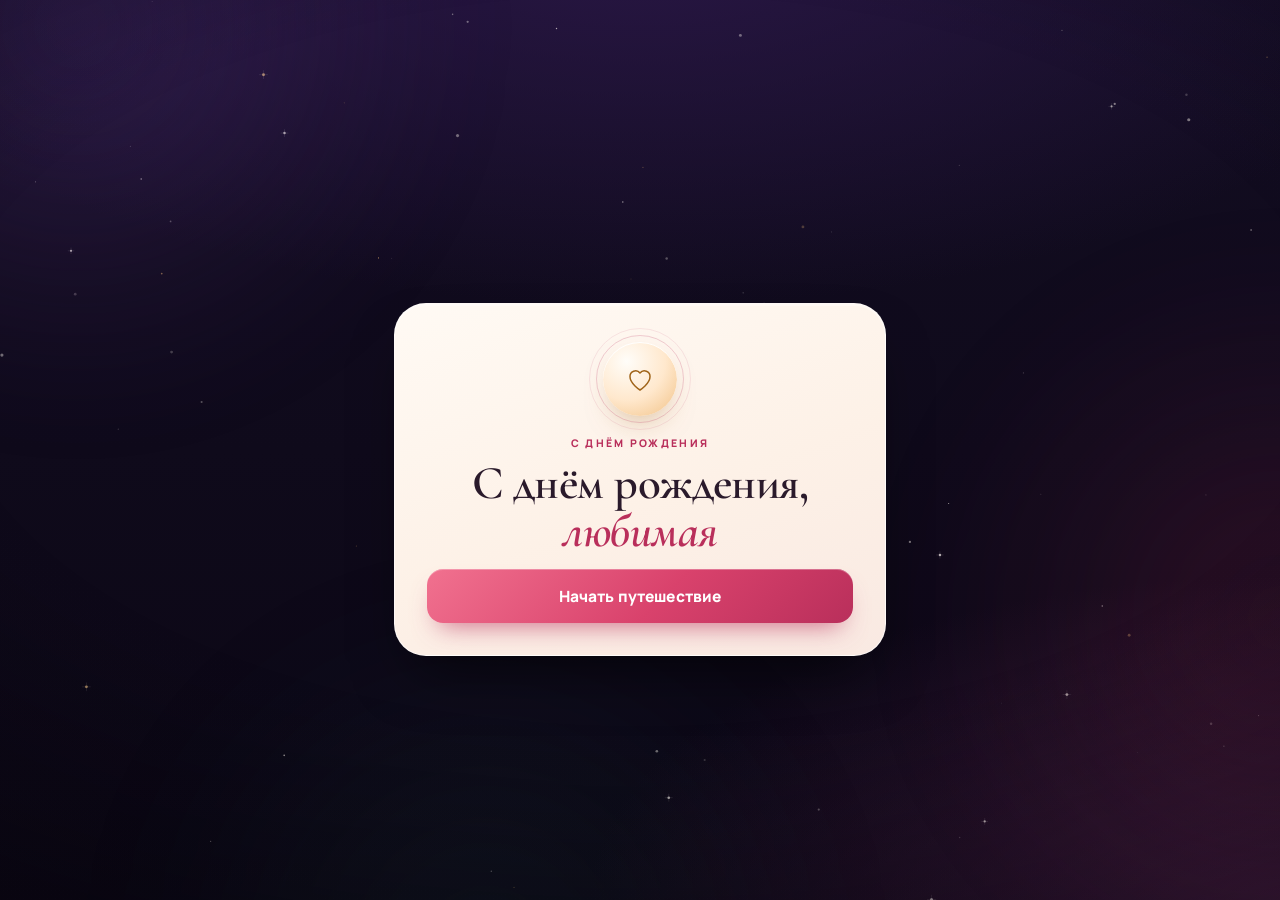
==== commit c325a447: "Служебная страница редактора и очистка декора" ====
--- a/index.html
+++ b/index.html
@@ -19,9 +19,9 @@
     <link rel="preconnect" href="https://fonts.gstatic.com" crossorigin>
     <link href="https://fonts.googleapis.com/css2?family=Cormorant+Garamond:ital,wght@0,500;0,600;0,700;1,500;1,600&family=Manrope:wght@400;500;600;700;800&display=swap" rel="stylesheet">
 
-    <link rel="stylesheet" href="css/theme.css?v=2026.11">
-    <link rel="stylesheet" href="css/app.css?v=2026.11">
-    <link rel="stylesheet" href="css/games.css?v=2026.11">
+    <link rel="stylesheet" href="css/theme.css?v=2026.12">
+    <link rel="stylesheet" href="css/app.css?v=2026.12">
+    <link rel="stylesheet" href="css/games.css?v=2026.12">
 </head>
 <body data-view="intro">
 
@@ -36,7 +36,6 @@
     <div class="app">
         <header class="topbar">
             <div class="brand">
-                <span class="brand__mark" aria-hidden="true">✦</span>
                 <span class="demo-chip" id="demoChip" hidden>демо</span>
             </div>
         </header>
@@ -55,11 +54,11 @@
         <div class="noscript">Включите JavaScript, чтобы пройти квест.</div>
     </noscript>
 
-    <script src="js/config.js?v=2026.11"></script>
-    <script src="js/utils.js?v=2026.11"></script>
-    <script src="js/audio.js?v=2026.11"></script>
-    <script src="js/effects.js?v=2026.11"></script>
-    <script src="js/games.js?v=2026.11"></script>
-    <script src="js/app.js?v=2026.11"></script>
+    <script src="js/config.js?v=2026.12"></script>
+    <script src="js/utils.js?v=2026.12"></script>
+    <script src="js/audio.js?v=2026.12"></script>
+    <script src="js/effects.js?v=2026.12"></script>
+    <script src="js/games.js?v=2026.12"></script>
+    <script src="js/app.js?v=2026.12"></script>
 </body>
 </html>
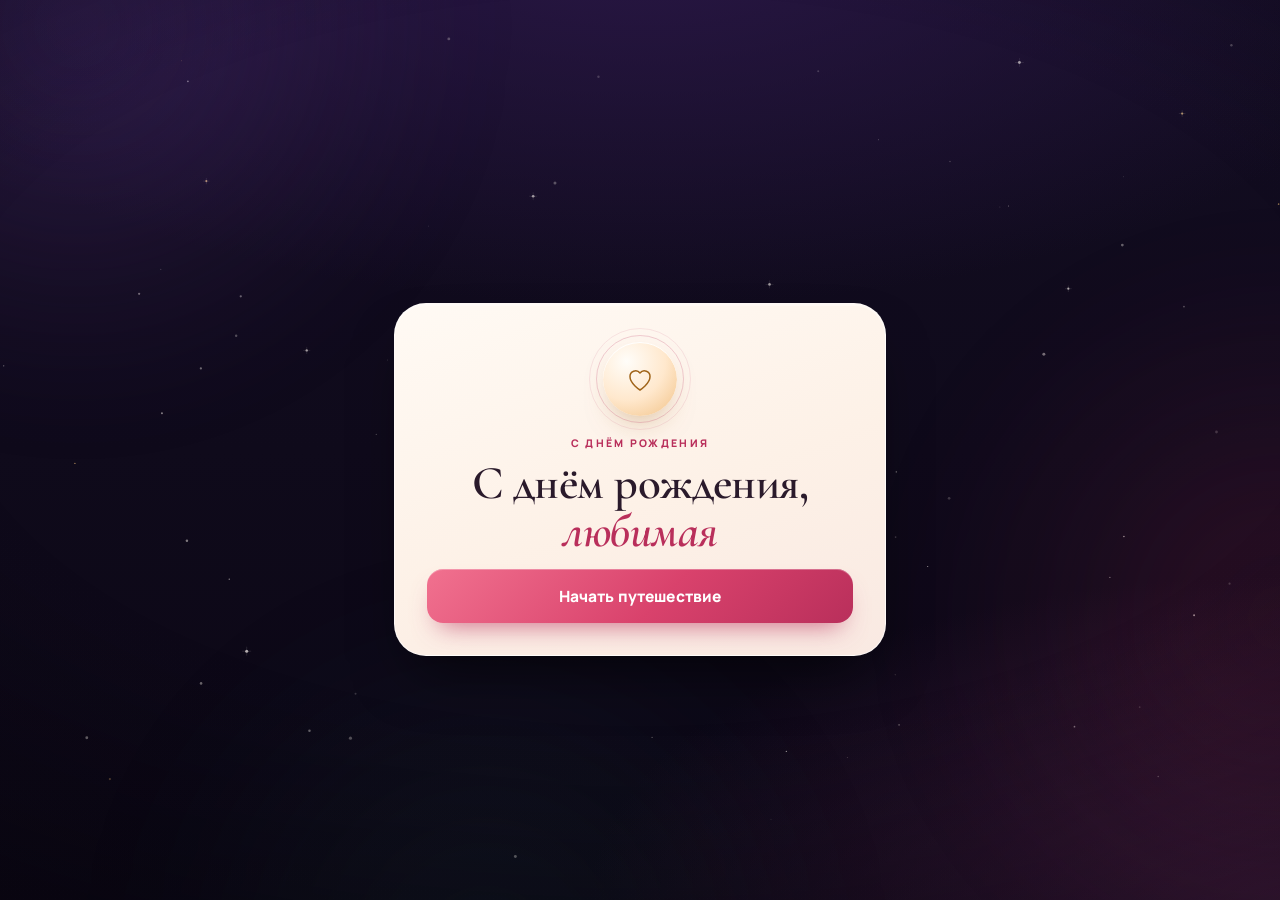
==== commit 28e75f51: "Тихий тап теперь требует два успешных тапа" ====
--- a/index.html
+++ b/index.html
@@ -19,9 +19,9 @@
     <link rel="preconnect" href="https://fonts.gstatic.com" crossorigin>
     <link href="https://fonts.googleapis.com/css2?family=Cormorant+Garamond:ital,wght@0,500;0,600;0,700;1,500;1,600&family=Manrope:wght@400;500;600;700;800&display=swap" rel="stylesheet">
 
-    <link rel="stylesheet" href="css/theme.css?v=2026.12">
-    <link rel="stylesheet" href="css/app.css?v=2026.12">
-    <link rel="stylesheet" href="css/games.css?v=2026.12">
+    <link rel="stylesheet" href="css/theme.css?v=2026.13">
+    <link rel="stylesheet" href="css/app.css?v=2026.13">
+    <link rel="stylesheet" href="css/games.css?v=2026.13">
 </head>
 <body data-view="intro">
 
@@ -54,11 +54,11 @@
         <div class="noscript">Включите JavaScript, чтобы пройти квест.</div>
     </noscript>
 
-    <script src="js/config.js?v=2026.12"></script>
-    <script src="js/utils.js?v=2026.12"></script>
-    <script src="js/audio.js?v=2026.12"></script>
-    <script src="js/effects.js?v=2026.12"></script>
-    <script src="js/games.js?v=2026.12"></script>
-    <script src="js/app.js?v=2026.12"></script>
+    <script src="js/config.js?v=2026.13"></script>
+    <script src="js/utils.js?v=2026.13"></script>
+    <script src="js/audio.js?v=2026.13"></script>
+    <script src="js/effects.js?v=2026.13"></script>
+    <script src="js/games.js?v=2026.13"></script>
+    <script src="js/app.js?v=2026.13"></script>
 </body>
 </html>
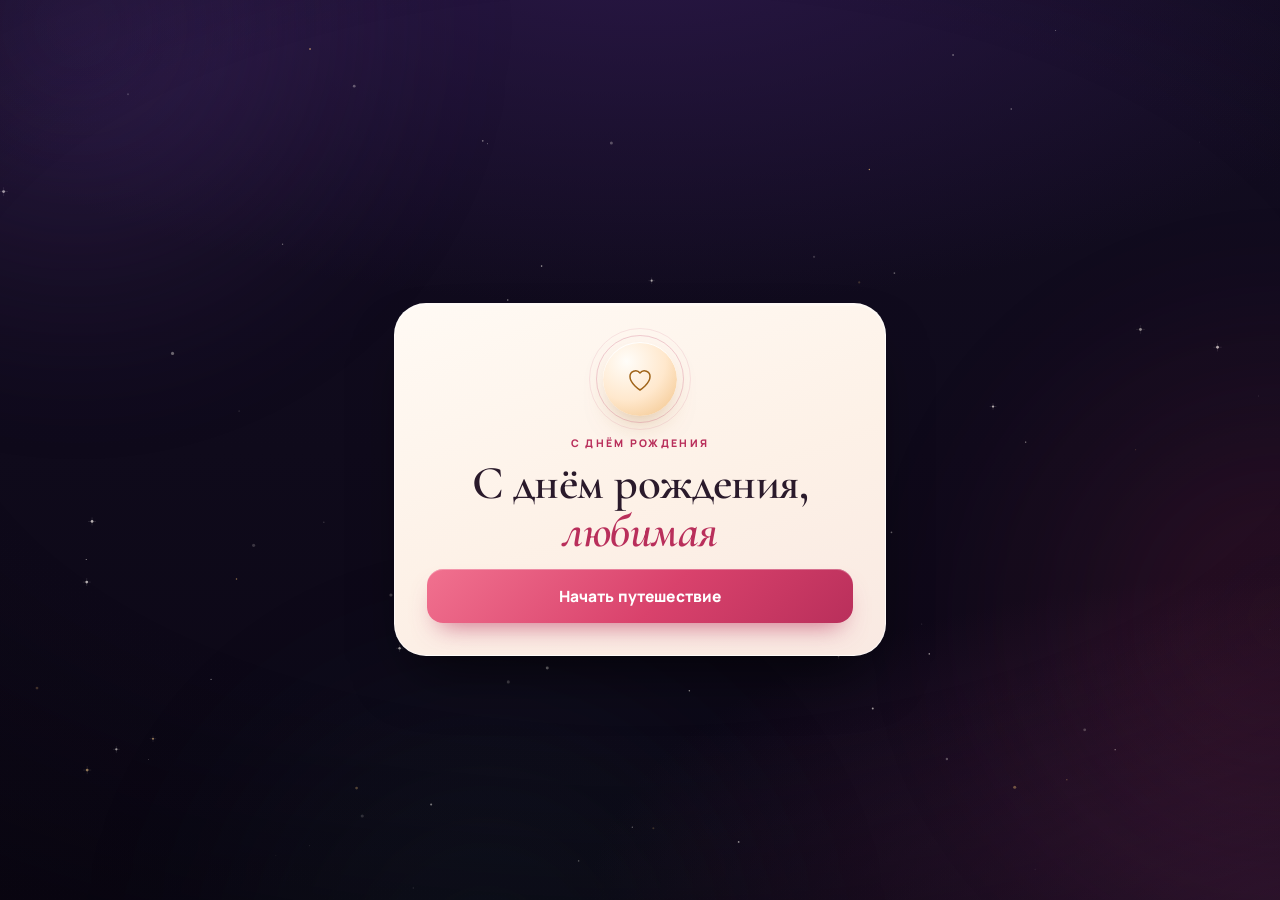
==== commit a721aad6: "Обновлены задания квеста: пары вместо тапа, новые тайники и цветные иконки Co-authored-by: Cursor <c" ====
--- a/index.html
+++ b/index.html
@@ -19,9 +19,9 @@
     <link rel="preconnect" href="https://fonts.gstatic.com" crossorigin>
     <link href="https://fonts.googleapis.com/css2?family=Cormorant+Garamond:ital,wght@0,500;0,600;0,700;1,500;1,600&family=Manrope:wght@400;500;600;700;800&display=swap" rel="stylesheet">
 
-    <link rel="stylesheet" href="css/theme.css?v=2026.13">
-    <link rel="stylesheet" href="css/app.css?v=2026.13">
-    <link rel="stylesheet" href="css/games.css?v=2026.13">
+    <link rel="stylesheet" href="css/theme.css?v=2026.14">
+    <link rel="stylesheet" href="css/app.css?v=2026.14">
+    <link rel="stylesheet" href="css/games.css?v=2026.14">
 </head>
 <body data-view="intro">
 
@@ -54,11 +54,11 @@
         <div class="noscript">Включите JavaScript, чтобы пройти квест.</div>
     </noscript>
 
-    <script src="js/config.js?v=2026.13"></script>
-    <script src="js/utils.js?v=2026.13"></script>
-    <script src="js/audio.js?v=2026.13"></script>
-    <script src="js/effects.js?v=2026.13"></script>
-    <script src="js/games.js?v=2026.13"></script>
-    <script src="js/app.js?v=2026.13"></script>
+    <script src="js/config.js?v=2026.14"></script>
+    <script src="js/utils.js?v=2026.14"></script>
+    <script src="js/audio.js?v=2026.14"></script>
+    <script src="js/effects.js?v=2026.14"></script>
+    <script src="js/games.js?v=2026.14"></script>
+    <script src="js/app.js?v=2026.14"></script>
 </body>
 </html>
--- a/css/games.css
+++ b/css/games.css
@@ -74,9 +74,14 @@
     transform: scale(0.96);
 }
 
+.fire__pad svg {
+    width: 46%;
+    height: 46%;
+    display: block;
+}
+
 .fire__pad.is-lit {
-    color: #ffffff;
-    background: radial-gradient(circle at 40% 35%, #ffe0ae, var(--gold) 44%, #d98a5e 100%);
+    background: radial-gradient(circle at 40% 35%, #fff6df, #ffe0ae 46%, #f3c27a 100%);
     box-shadow:
         0 0 26px rgba(233, 184, 114, 0.7),
         0 0 58px rgba(232, 86, 124, 0.32);
@@ -161,12 +166,19 @@
     border: 1px solid rgba(42, 26, 43, 0.1);
     border-radius: 20px;
     background: linear-gradient(160deg, #ffffff, #fdeff4);
+    color: var(--rose-deep);
     font-size: 34px;
     line-height: 1;
     cursor: pointer;
     box-shadow: inset 0 1px 0 #ffffff, 0 6px 16px rgba(42, 26, 43, 0.08);
-    transition: transform 0.1s, border-color 0.2s, box-shadow 0.25s;
-    touch-action: manipulation;
+    transition: transform 0.1s, border-color 0.2s, box-shadow 0.25s, color 0.2s;
+    touch-action: manipulation;
+}
+
+.disk__face svg {
+    width: 42px;
+    height: 42px;
+    display: block;
 }
 
 .disk__face:active {
@@ -175,7 +187,10 @@
 
 .disk__dots {
     display: flex;
-    gap: 5px;
+    flex-wrap: wrap;
+    justify-content: center;
+    gap: 4px;
+    max-width: 56px;
 }
 
 .disk__dot {
@@ -325,6 +340,12 @@
     transition: background-color 0.15s, box-shadow 0.15s;
 }
 
+.maze__cell svg {
+    width: 68%;
+    height: 68%;
+    display: block;
+}
+
 .maze__cell.is-open {
     background: rgba(255, 255, 255, 0.78);
     box-shadow: inset 0 0 0 1px rgba(42, 26, 43, 0.05);
@@ -380,22 +401,25 @@
 
 .catch__star {
     position: absolute;
-    width: 44px;
-    height: 44px;
+    width: 46px;
+    height: 46px;
     transform: translate(-50%, -50%);
     display: grid;
     place-items: center;
     padding: 0;
     border: 0;
-    border-radius: 50%;
-    background: radial-gradient(circle at 38% 32%, #fffaf0, var(--gold) 72%);
-    color: #7a4a12;
-    font-size: 18px;
-    font-weight: 800;
-    cursor: pointer;
-    box-shadow: 0 0 16px rgba(233, 184, 114, 0.75);
+    border-radius: 0;
+    background: transparent;
+    cursor: pointer;
+    filter: drop-shadow(0 0 8px rgba(233, 184, 114, 0.85));
     animation: starIn 0.3s var(--ease-out) both;
     touch-action: manipulation;
+}
+
+.catch__star svg {
+    width: 100%;
+    height: 100%;
+    display: block;
 }
 
 .catch__star:active {
@@ -428,45 +452,94 @@
     transition: width 0.3s var(--ease-out);
 }
 
-/* ---------- 6. Тихий тап — нажми, когда сердце вспыхнет ---------- */
+/* ---------- 6. Пары — найди одинаковые карточки ---------- */
 
 .game--tap {
     display: grid;
     place-items: center;
-    padding: 18px 0 8px;
-}
-
-.tap__stage {
-    width: 100%;
-    max-width: 220px;
-    height: 220px;
-    display: grid;
-    place-items: center;
-}
-
-.tap__heart {
-    width: 92px;
-    height: 92px;
-    border-radius: 50%;
-    border: 1px solid rgba(42, 26, 43, 0.12);
-    background: radial-gradient(circle at 40% 35%, #ffd9e3, #ff9db4 55%, #e8567c 100%);
-    color: #fff;
-    font-size: 40px;
-    line-height: 1;
-    display: grid;
-    place-items: center;
-    cursor: pointer;
-    box-shadow: 0 12px 26px -12px rgba(232, 86, 124, 0.8);
-    touch-action: manipulation;
-    transition: transform 0.18s var(--ease-out), box-shadow 0.25s, background 0.25s;
-}
-
-.tap__heart:active {
-    transform: scale(0.94);
-}
-
-.tap__heart.is-lit {
-    background: radial-gradient(circle at 40% 35%, #fff8e6, var(--gold) 70%);
-    color: #5a3410;
-    box-shadow: 0 0 26px rgba(233, 184, 114, 0.8), 0 12px 26px -12px rgba(232, 86, 124, 0.8);
-}
+    padding: 10px 0 4px;
+}
+
+.tap__board {
+    display: grid;
+    grid-template-columns: repeat(var(--tap-cols, 5), 1fr);
+    gap: 7px;
+    width: 100%;
+    max-width: 340px;
+    margin: 0 auto;
+    perspective: 700px;
+}
+
+.tap__board--5 {
+    gap: 6px;
+    max-width: 360px;
+}
+
+.tap__card {
+    position: relative;
+    aspect-ratio: 1;
+    padding: 0;
+    border: 0;
+    background: transparent;
+    cursor: pointer;
+    touch-action: manipulation;
+    transform-style: preserve-3d;
+    transition: transform 0.42s var(--ease-out);
+}
+
+.tap__card:active:not(.is-open):not(.is-matched) {
+    transform: scale(0.96);
+}
+
+.tap__face {
+    position: absolute;
+    inset: 0;
+    display: grid;
+    place-items: center;
+    border-radius: 12px;
+    border: 1px solid rgba(42, 26, 43, 0.1);
+    backface-visibility: hidden;
+    -webkit-backface-visibility: hidden;
+    box-shadow: 0 3px 10px rgba(42, 26, 43, 0.06), inset 0 1px 0 #ffffff;
+}
+
+.tap__face svg {
+    width: 62%;
+    height: 62%;
+    display: block;
+}
+
+.tap__card--quiet.is-matched .tap__face--front {
+    background: #fff;
+    box-shadow: 0 0 0 2px #d7b4ff, 0 0 14px rgba(181, 108, 255, 0.45);
+}
+
+.tap__face--back {
+    background: linear-gradient(150deg, #ffffff, #fdf1f5);
+    color: rgba(42, 26, 43, 0.18);
+}
+
+.tap__face--front {
+    background: #fffdfb;
+    transform: rotateY(180deg);
+}
+
+.tap__card.is-open,
+.tap__card.is-matched {
+    transform: rotateY(180deg);
+}
+
+.tap__card.is-matched .tap__face--front {
+    background: #fffdfb;
+    box-shadow: 0 0 0 2px var(--gold), 0 0 12px rgba(233, 184, 114, 0.45);
+}
+
+.tap__board.is-solved .tap__card.is-matched .tap__face--front {
+    box-shadow: 0 0 22px rgba(233, 184, 114, 0.7), 0 8px 18px rgba(42, 26, 43, 0.1);
+}
+
+@media (prefers-reduced-motion: reduce) {
+    .tap__card {
+        transition: none;
+    }
+}
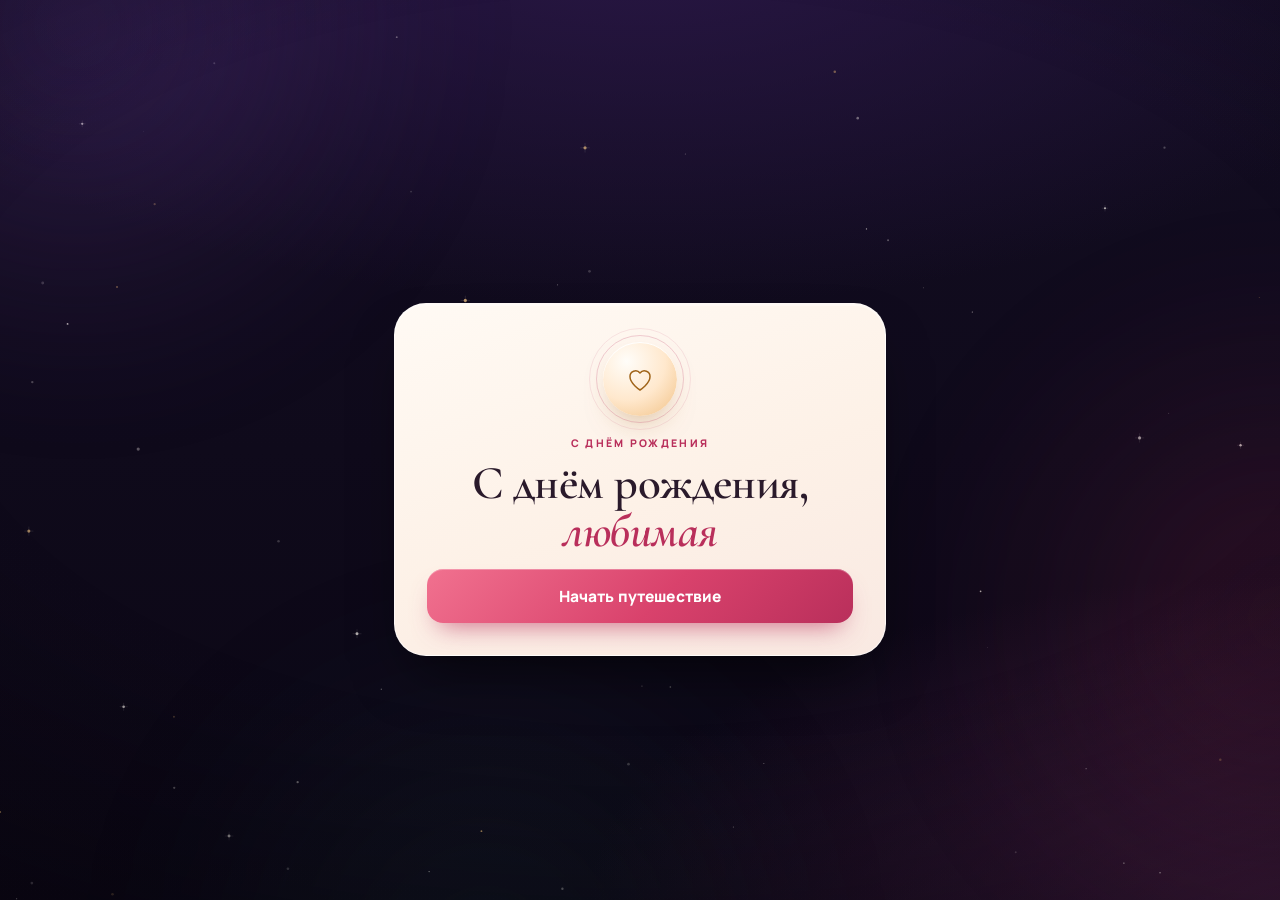
==== commit c8f9ed7d: "Усложнены диски, звёзды и небо, а место подарка вписано в финальное письмо Co-authored-by: Cursor <c" ====
--- a/index.html
+++ b/index.html
@@ -19,9 +19,9 @@
     <link rel="preconnect" href="https://fonts.gstatic.com" crossorigin>
     <link href="https://fonts.googleapis.com/css2?family=Cormorant+Garamond:ital,wght@0,500;0,600;0,700;1,500;1,600&family=Manrope:wght@400;500;600;700;800&display=swap" rel="stylesheet">
 
-    <link rel="stylesheet" href="css/theme.css?v=2026.14">
-    <link rel="stylesheet" href="css/app.css?v=2026.14">
-    <link rel="stylesheet" href="css/games.css?v=2026.14">
+    <link rel="stylesheet" href="css/theme.css?v=2026.15">
+    <link rel="stylesheet" href="css/app.css?v=2026.15">
+    <link rel="stylesheet" href="css/games.css?v=2026.15">
 </head>
 <body data-view="intro">
 
@@ -54,11 +54,11 @@
         <div class="noscript">Включите JavaScript, чтобы пройти квест.</div>
     </noscript>
 
-    <script src="js/config.js?v=2026.14"></script>
-    <script src="js/utils.js?v=2026.14"></script>
-    <script src="js/audio.js?v=2026.14"></script>
-    <script src="js/effects.js?v=2026.14"></script>
-    <script src="js/games.js?v=2026.14"></script>
-    <script src="js/app.js?v=2026.14"></script>
+    <script src="js/config.js?v=2026.15"></script>
+    <script src="js/utils.js?v=2026.15"></script>
+    <script src="js/audio.js?v=2026.15"></script>
+    <script src="js/effects.js?v=2026.15"></script>
+    <script src="js/games.js?v=2026.15"></script>
+    <script src="js/app.js?v=2026.15"></script>
 </body>
 </html>
--- a/css/app.css
+++ b/css/app.css
@@ -852,6 +852,11 @@
     font-size: 20px;
     line-height: 1.48;
     color: var(--ink);
+}
+
+.final-message strong {
+    font-family: var(--font-body);
+    font-weight: 800;
 }
 
 .signature {
--- a/css/games.css
+++ b/css/games.css
@@ -206,6 +206,21 @@
     transform: scale(1.25);
 }
 
+.disks--4 {
+    gap: 8px;
+}
+
+.disks--4 .disk__face {
+    width: 64px;
+    height: 82px;
+    border-radius: 16px;
+}
+
+.disks--4 .disk__face svg {
+    width: 34px;
+    height: 34px;
+}
+
 .disks.is-open .disk__face {
     border-color: var(--gold);
     box-shadow:
@@ -225,7 +240,61 @@
     }
 }
 
-/* ---------- 4. Созвездие ---------- */
+/* ---------- 4. Два неба ---------- */
+
+.sky-pair {
+    display: grid;
+    gap: 8px;
+    width: 100%;
+}
+
+.sky-pane {
+    position: relative;
+    height: 136px;
+    border-radius: 18px;
+    overflow: hidden;
+    background:
+        radial-gradient(circle at 30% 18%, #3b2452 0%, #1d1130 62%, #150c24 100%);
+    box-shadow: inset 0 0 36px rgba(0, 0, 0, 0.45);
+}
+
+.sky-pane__name {
+    display: block;
+    margin: 0 0 4px 2px;
+    font-size: 10px;
+    font-weight: 800;
+    letter-spacing: 0.14em;
+    text-transform: uppercase;
+    color: var(--ink-soft);
+}
+
+.sky-spot {
+    position: absolute;
+    width: 36px;
+    height: 36px;
+    transform: translate(-50%, -50%);
+    display: grid;
+    place-items: center;
+    padding: 0;
+    border: 0;
+    border-radius: 50%;
+    background: transparent;
+    cursor: pointer;
+    touch-action: manipulation;
+}
+
+.sky-spot svg {
+    width: 30px;
+    height: 30px;
+    display: block;
+    filter: drop-shadow(0 0 4px rgba(0, 0, 0, 0.35));
+}
+
+.sky-spot.is-found {
+    box-shadow: 0 0 0 2px #fff6d8, 0 0 12px rgba(233, 184, 114, 0.85);
+}
+
+/* ---------- 4b. Старое созвездие ---------- */
 
 .sky {
     position: relative;
@@ -261,19 +330,15 @@
 
 .sky__star {
     position: absolute;
-    width: 38px;
-    height: 38px;
+    width: 30px;
+    height: 30px;
     transform: translate(-50%, -50%);
     display: grid;
     place-items: center;
     padding: 0;
-    border: 1px solid rgba(255, 255, 255, 0.2);
-    border-radius: 50%;
-    background: rgba(255, 255, 255, 0.05);
-    color: rgba(255, 248, 241, 0.62);
-    font-family: var(--font-body);
-    font-size: 11px;
-    font-weight: 800;
+    border: 0;
+    border-radius: 0;
+    background: transparent;
     cursor: pointer;
     transition:
         transform 0.15s var(--ease-out),
@@ -289,16 +354,29 @@
     inset: -7px;
     border-radius: 50%;
     background: radial-gradient(circle, rgba(233, 184, 114, 0.28), transparent 65%);
-    opacity: 0.5;
+    opacity: 0.12;
     pointer-events: none;
 }
 
+.sky__star.is-lit::after {
+    opacity: 0.9;
+}
+
+.sky__star svg {
+    width: 100%;
+    height: 100%;
+    display: block;
+    opacity: 0.45;
+    filter: grayscale(0.4);
+}
+
+.sky__star.is-lit svg {
+    opacity: 1;
+    filter: drop-shadow(0 0 6px rgba(233, 184, 114, 0.95));
+}
+
 .sky__star.is-lit {
-    background: radial-gradient(circle at 40% 35%, #fff8e6, var(--gold) 70%);
-    border-color: #ffffff;
-    color: #5a3410;
-    box-shadow: 0 0 18px rgba(233, 184, 114, 0.85);
-    transform: translate(-50%, -50%) scale(1.12);
+    transform: translate(-50%, -50%) scale(1.16);
 }
 
 .sky.is-done .sky__star {
@@ -307,8 +385,8 @@
 
 @media (max-width: 340px) {
     .sky__star {
-        width: 34px;
-        height: 34px;
+        width: 26px;
+        height: 26px;
         font-size: 10px;
     }
 }
@@ -422,6 +500,10 @@
     display: block;
 }
 
+.catch__star.is-bad {
+    filter: drop-shadow(0 0 6px rgba(154, 163, 181, 0.55));
+}
+
 .catch__star:active {
     transform: translate(-50%, -50%) scale(0.9);
 }
